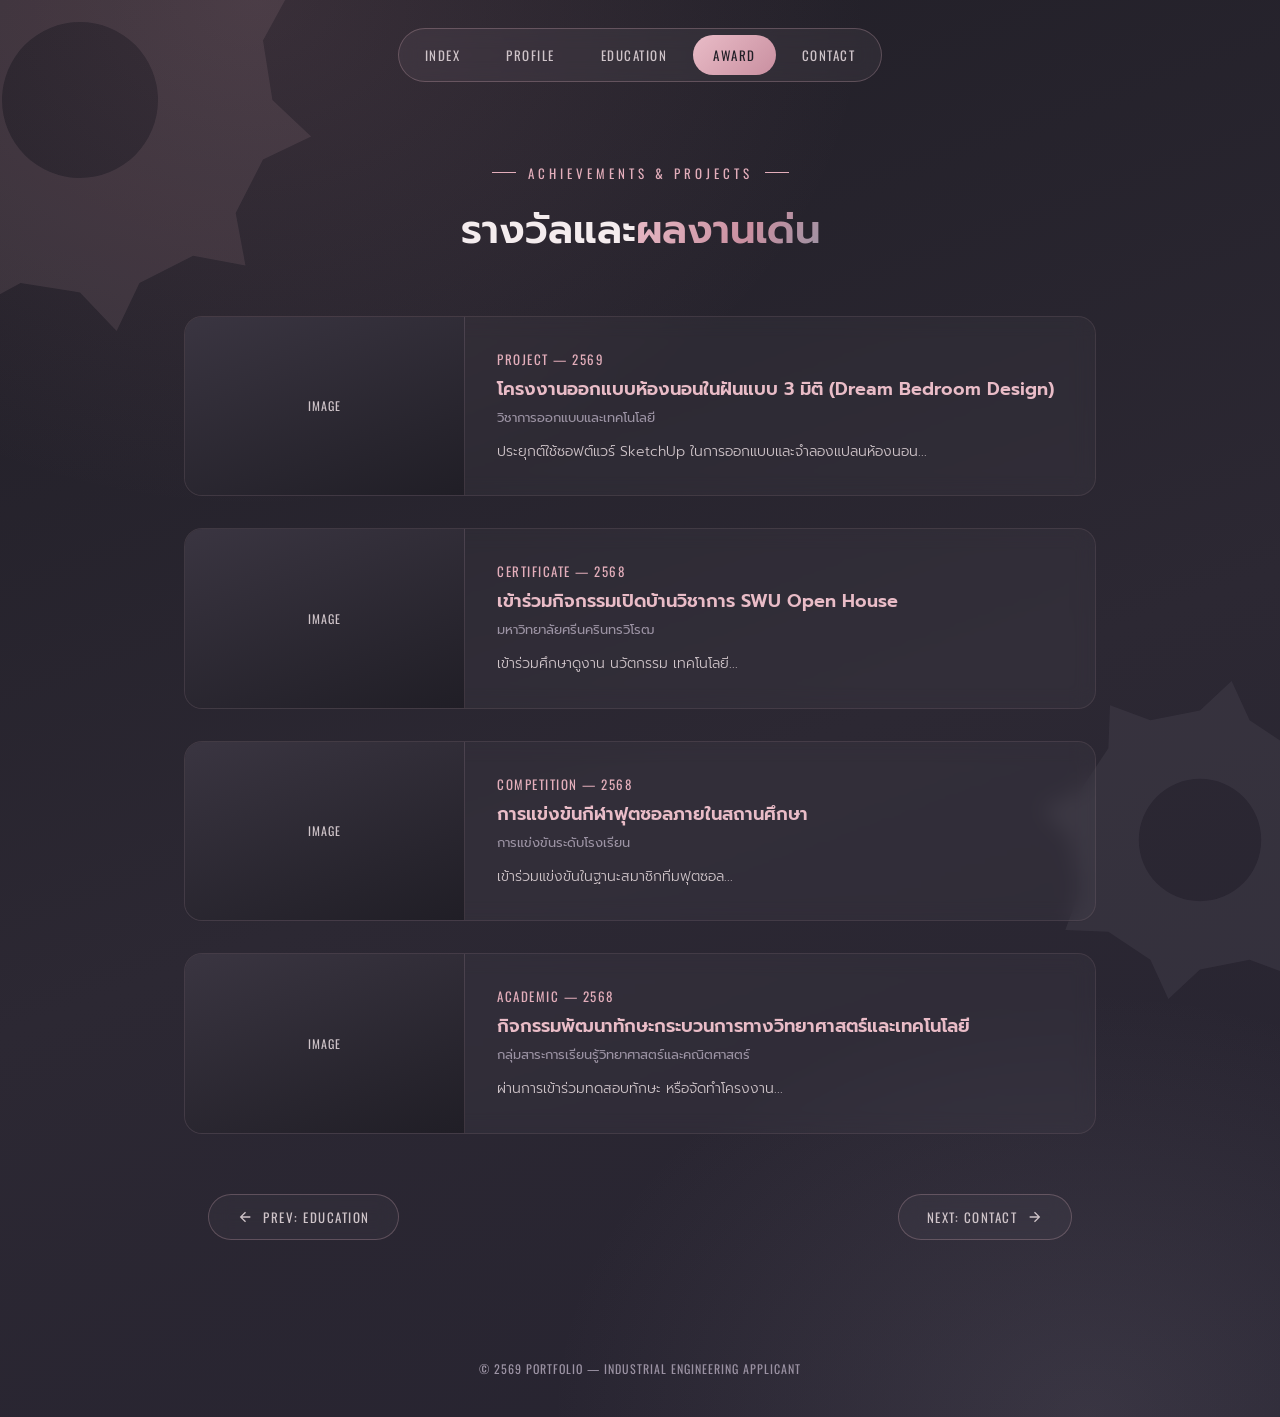
==== award.html @ e628438e "Update award.html" ====
<!DOCTYPE html>
<html lang="th">
<head>
<meta charset="UTF-8">
<meta name="viewport" content="width=device-width, initial-scale=1.0">
<title>Awards & Projects | วิศวกรรมอุตสาหการ</title>
<link rel="preconnect" href="https://fonts.googleapis.com">
<link href="https://fonts.googleapis.com/css2?family=Prompt:wght@300;400;500;600;700&family=Oswald:wght@400;500;600&display=swap" rel="stylesheet">
<style>
  :root{
    --graphite-deep:   #201e26;
    --graphite:        #2c2833;
    --graphite-soft:   #3a3541;
    --mauve-gray:      #9c93a4;
    --blush:           #e9bcc7;
    --rose-gold:       #c98fa0;
    --rose-gold-light: #e3aebb;
    --pearl:           #f4ecee;
    --pearl-dim:       #cfc4c9;
    --line:            rgba(233,188,199,0.25);
  }

  *{margin:0;padding:0;box-sizing:border-box;}
  html{scroll-behavior:smooth;}

  body{
    font-family:'Prompt',sans-serif;
    background:
      radial-gradient(ellipse 80% 60% at 20% 0%, rgba(201,143,160,0.14), transparent 60%),
      radial-gradient(ellipse 70% 50% at 85% 100%, rgba(156,147,164,0.16), transparent 60%),
      linear-gradient(160deg, var(--graphite-deep) 0%, var(--graphite) 55%, #262330 100%);
    color:var(--pearl);
    min-height:100vh;
    overflow-x:hidden;
    position:relative;
  }

  .bg-gear{ position:fixed; opacity:0.10; z-index:0; pointer-events:none; }
  .bg-gear svg{width:100%;height:100%;display:block;}
  .bg-gear.g1{ width:520px; height:520px; top:-160px; left:-180px; animation:spin 60s linear infinite; }
  .bg-gear.g2{ width:360px; height:360px; bottom:-120px; right:-100px; animation:spinReverse 46s linear infinite; }

  @keyframes spin{ from{transform:rotate(0deg);} to{transform:rotate(360deg);} }
  @keyframes spinReverse{ from{transform:rotate(0deg);} to{transform:rotate(-360deg);} }

  nav{ position:relative; z-index:10; display:flex; justify-content:center; padding:28px 16px 10px; }
  .nav-pill{
    display:flex; gap:6px;
    background:rgba(244,236,238,0.05);
    border:1px solid var(--line);
    backdrop-filter:blur(10px);
    border-radius:999px; padding:6px;
    flex-wrap:wrap; justify-content:center;
  }
  .nav-pill a{
    text-decoration:none; color:var(--pearl-dim);
    font-family:'Oswald',sans-serif; font-size:13px;
    letter-spacing:1.5px; text-transform:uppercase;
    padding:10px 20px; border-radius:999px;
    transition:all .35s ease;
  }
  .nav-pill a:hover, .nav-pill a.active{
    color:var(--graphite-deep);
    background:linear-gradient(135deg,var(--blush),var(--rose-gold));
  }

  .award-container{ position:relative; z-index:2; max-width:960px; margin:0 auto; padding:64px 24px 40px; }
  .header-section{ text-align:center; margin-bottom:56px; }
  .eyebrow{
    font-family:'Oswald',sans-serif; font-size:13px; letter-spacing:4px;
    text-transform:uppercase; color:var(--rose-gold-light);
    display:inline-flex; align-items:center; gap:12px; margin-bottom:16px;
  }
  .eyebrow::before, .eyebrow::after{ content:""; width:24px; height:1px; background:var(--rose-gold-light); }
  h1{ font-weight:600; font-size:clamp(28px,3.8vw,40px); color:var(--pearl); }
  h1 span{ color:transparent; background:linear-gradient(120deg,var(--blush),var(--rose-gold) 60%,var(--mauve-gray)); -webkit-background-clip:text; background-clip:text; }

  .award-grid-list{ display:flex; flex-direction:column; gap:32px; }
  .award-card{
    display:flex; background:rgba(244,236,238,0.03);
    border:1px solid rgba(233,188,199,0.1);
    border-radius:18px; overflow:hidden; backdrop-filter:blur(10px);
    transition:transform 0.3s ease, border-color 0.3s ease, box-shadow 0.3s ease;
  }
  .award-card:hover{ transform:translateY(-4px); border-color:rgba(233,188,199,0.25); box-shadow: 0 12px 30px rgba(0,0,0,0.3); }

  .card-image-area{
    flex:0 0 280px; position:relative;
    background:linear-gradient(160deg, var(--graphite-soft), var(--graphite-deep));
    border-right:1px solid rgba(233,188,199,0.1);
    display:flex; align-items:center; justify-content:center;
  }
  .placeholder-thumb{ text-align:center; color:var(--pearl-dim); font-size:12px; padding:20px; font-family:'Oswald',sans-serif; letter-spacing:1px; }

  .card-content-area{ flex:1; padding:32px; display:flex; flex-direction:column; justify-content:center; }
  .award-year{ font-family:'Oswald',sans-serif; font-size:13px; color:var(--rose-gold-light); letter-spacing:1.5px; margin-bottom:8px; }
  .award-title{ font-size:18px; font-weight:600; color:var(--blush); margin-bottom:6px; line-height:1.4; }
  .award-org{ font-size:13px; color:var(--mauve-gray); margin-bottom:14px; }
  .award-desc{ font-size:14px; color:var(--pearl-dim); font-weight:300; line-height:1.6; }

  /* ---------- ปุ่มนำทาง (Navigation Buttons) ---------- */
  .nav-wrapper {
    display: flex; justify-content: space-between; align-items: center;
    margin: 60px auto 40px; padding: 0 24px; max-width: 960px;
  }
  .btn-nav {
    display: inline-flex; align-items: center; gap: 10px;
    color: var(--pearl-dim); text-decoration: none;
    font-family: 'Oswald', sans-serif; font-size: 13px;
    letter-spacing: 1.5px; text-transform: uppercase;
    padding: 12px 28px; border-radius: 999px;
    background: rgba(244,236,238,0.03); border: 1px solid var(--line);
    backdrop-filter: blur(10px); transition: all 0.4s ease;
  }
  .btn-nav:hover {
    color: var(--graphite-deep);
    background: linear-gradient(135deg, var(--blush), var(--rose-gold));
    border-color: transparent; transform: translateY(-3px);
  }
  .btn-nav svg { width: 16px; height: 16px; fill: currentColor; }
  .btn-nav.prev:hover svg { transform: translateX(-4px); }
  .btn-nav.next:hover svg { transform: translateX(4px); }

  footer{ position:relative; z-index:2; text-align:center; padding:40px 16px; color:var(--mauve-gray); font-size:12px; letter-spacing:1px; font-family:'Oswald',sans-serif; }

  @media (max-width:768px){
    .award-card{ flex-direction:column; }
    .card-image-area{ flex:none; width:100%; height:200px; border-right:none; border-bottom:1px solid rgba(233,188,199,0.1); }
  }
</style>
</head>
<body>

  <div class="bg-gear g1"><svg viewBox="0 0 200 200"><path fill="#e9bcc7" fill-rule="evenodd" d="M 174.00,100.00 L 188.89,114.08 L 170.38,122.87 L 159.87,143.50 L 163.64,163.64 L 143.50,159.87 L 122.87,170.38 L 114.08,188.89 L 100.00,174.00 L 77.13,170.38 L 59.14,180.19 L 56.50,159.87 L 40.13,143.50 L 19.81,140.86 L 29.62,122.87 L 26.00,100.00 L 11.11,85.92 L 29.62,77.13 L 40.13,56.50 L 36.36,36.36 L 56.50,40.13 L 77.13,29.62 L 85.92,11.11 L 100.00,26.00 L 122.87,29.62 L 140.86,19.81 L 143.50,40.13 L 159.87,56.50 L 180.19,59.14 L 170.38,77.13 Z M 70.00,100.00 A 30.00,30.00 0 1,0 130.00,100.00 A 30.00,30.00 0 1,0 70.00,100.00 Z"/></svg></div>
  <div class="bg-gear g2"><svg viewBox="0 0 200 200"><path fill="#9c93a4" fill-rule="evenodd" d="M 172.00,100.00 L 188.27,117.56 L 166.52,127.55 L 150.91,150.91 L 150.00,174.83 L 127.55,166.52 L 100.00,172.00 L 82.44,188.27 L 72.45,166.52 L 49.09,150.91 L 25.17,150.00 L 33.48,127.55 L 28.00,100.00 L 11.73,82.44 L 33.48,72.45 L 49.09,49.09 L 50.00,25.17 L 72.45,33.48 L 100.00,28.00 L 117.56,11.73 L 127.55,33.48 L 150.91,49.09 L 174.83,50.00 L 166.52,72.45 Z M 66.00,100.00 A 34.00,34.00 0 1,0 134.00,100.00 A 34.00,34.00 0 1,0 66.00,100.00 Z"/></svg></div>

  <nav>
    <div class="nav-pill">
      <a href="index.html">Index</a>
      <a href="profile.html">Profile</a>
      <a href="education.html">Education</a>
      <a href="award.html" class="active">Award</a>
      <a href="contact.html">Contact</a>
    </div>
  </nav>

  <main class="award-container">
    <div class="header-section">
      <div class="eyebrow">Achievements &amp; Projects</div>
      <h1>รางวัลและ<span>ผลงานเด่น</span></h1>
    </div>

    <div class="award-grid-list">
      <!-- (รายการผลงานยังคงเดิม) -->
      <div class="award-card"><div class="card-image-area"><div class="placeholder-thumb">IMAGE</div></div><div class="card-content-area"><div class="award-year">PROJECT — 2569</div><div class="award-title">โครงงานออกแบบห้องนอนในฝันแบบ 3 มิติ (Dream Bedroom Design)</div><div class="award-org">วิชาการออกแบบและเทคโนโลยี</div><div class="award-desc">ประยุกต์ใช้ซอฟต์แวร์ SketchUp ในการออกแบบและจำลองแปลนห้องนอน...</div></div></div>
      <div class="award-card"><div class="card-image-area"><div class="placeholder-thumb">IMAGE</div></div><div class="card-content-area"><div class="award-year">CERTIFICATE — 2568</div><div class="award-title">เข้าร่วมกิจกรรมเปิดบ้านวิชาการ SWU Open House</div><div class="award-org">มหาวิทยาลัยศรีนครินทรวิโรฒ</div><div class="award-desc">เข้าร่วมศึกษาดูงาน นวัตกรรม เทคโนโลยี...</div></div></div>
      <div class="award-card"><div class="card-image-area"><div class="placeholder-thumb">IMAGE</div></div><div class="card-content-area"><div class="award-year">COMPETITION — 2568</div><div class="award-title">การแข่งขันกีฬาฟุตซอลภายในสถานศึกษา</div><div class="award-org">การแข่งขันระดับโรงเรียน</div><div class="award-desc">เข้าร่วมแข่งขันในฐานะสมาชิกทีมฟุตซอล...</div></div></div>
      <div class="award-card"><div class="card-image-area"><div class="placeholder-thumb">IMAGE</div></div><div class="card-content-area"><div class="award-year">ACADEMIC — 2568</div><div class="award-title">กิจกรรมพัฒนาทักษะกระบวนการทางวิทยาศาสตร์และเทคโนโลยี</div><div class="award-org">กลุ่มสาระการเรียนรู้วิทยาศาสตร์และคณิตศาสตร์</div><div class="award-desc">ผ่านการเข้าร่วมทดสอบทักษะ หรือจัดทำโครงงาน...</div></div></div>
    </div>

    <!-- Navigation Buttons -->
    <div class="nav-wrapper">
      <a href="education.html" class="btn-nav prev">
        <svg viewBox="0 0 24 24"><path d="M20,11V13H8L13.5,18.5L12.08,19.92L4.16,12L12.08,4.08L13.5,5.5L8,11H20Z"/></svg>
        Prev: Education
      </a>
      <a href="contact.html" class="btn-nav next">
        Next: Contact
        <svg viewBox="0 0 24 24"><path d="M4,11V13H16L10.5,18.5L11.92,19.92L19.84,12L11.92,4.08L10.5,5.5L16,11H4Z"/></svg>
      </a>
    </div>
  </main>

  <footer>© 2569 PORTFOLIO — INDUSTRIAL ENGINEERING APPLICANT</footer>

</body>
</html>
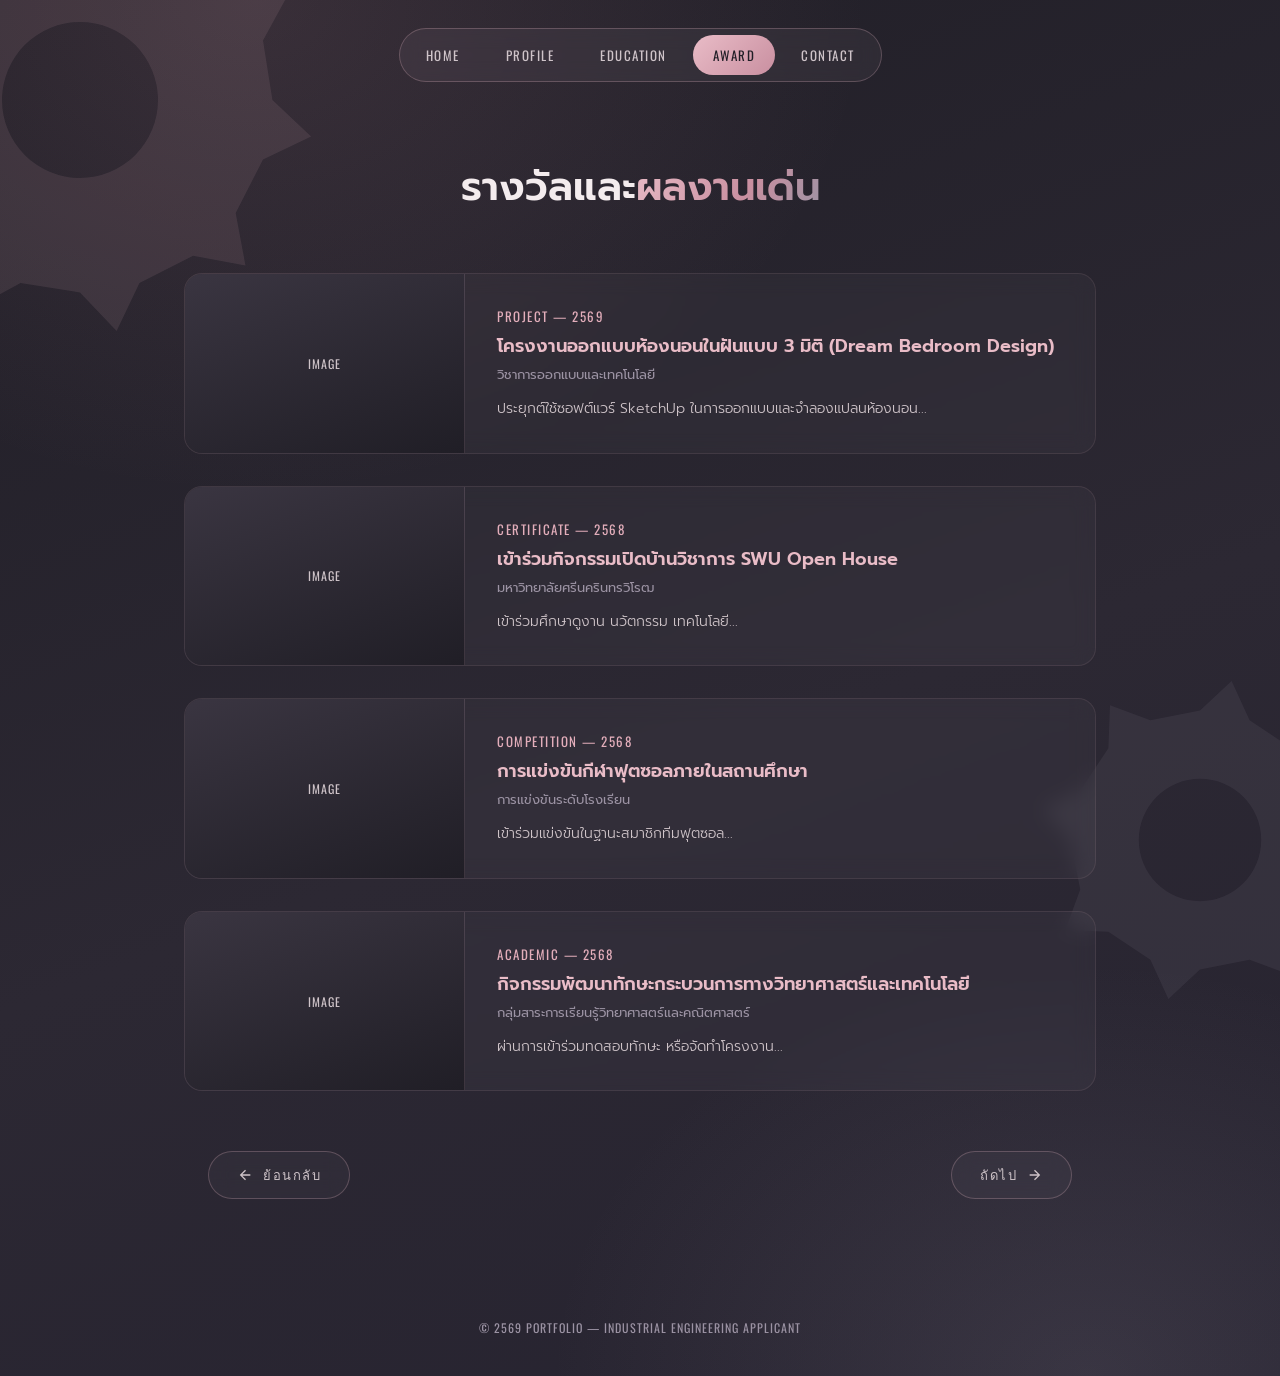
==== commit f8a50c81: "Update award.html" ====
--- a/award.html
+++ b/award.html
@@ -136,7 +136,7 @@
 
   <nav>
     <div class="nav-pill">
-      <a href="index.html">Index</a>
+      <a href="index.html">Home</a>
       <a href="profile.html">Profile</a>
       <a href="education.html">Education</a>
       <a href="award.html" class="active">Award</a>
@@ -146,7 +146,7 @@
 
   <main class="award-container">
     <div class="header-section">
-      <div class="eyebrow">Achievements &amp; Projects</div>
+     
       <h1>รางวัลและ<span>ผลงานเด่น</span></h1>
     </div>
 
@@ -162,10 +162,10 @@
     <div class="nav-wrapper">
       <a href="education.html" class="btn-nav prev">
         <svg viewBox="0 0 24 24"><path d="M20,11V13H8L13.5,18.5L12.08,19.92L4.16,12L12.08,4.08L13.5,5.5L8,11H20Z"/></svg>
-        Prev: Education
+        ย้อนกลับ
       </a>
       <a href="contact.html" class="btn-nav next">
-        Next: Contact
+        ถัดไป
         <svg viewBox="0 0 24 24"><path d="M4,11V13H16L10.5,18.5L11.92,19.92L19.84,12L11.92,4.08L10.5,5.5L16,11H4Z"/></svg>
       </a>
     </div>
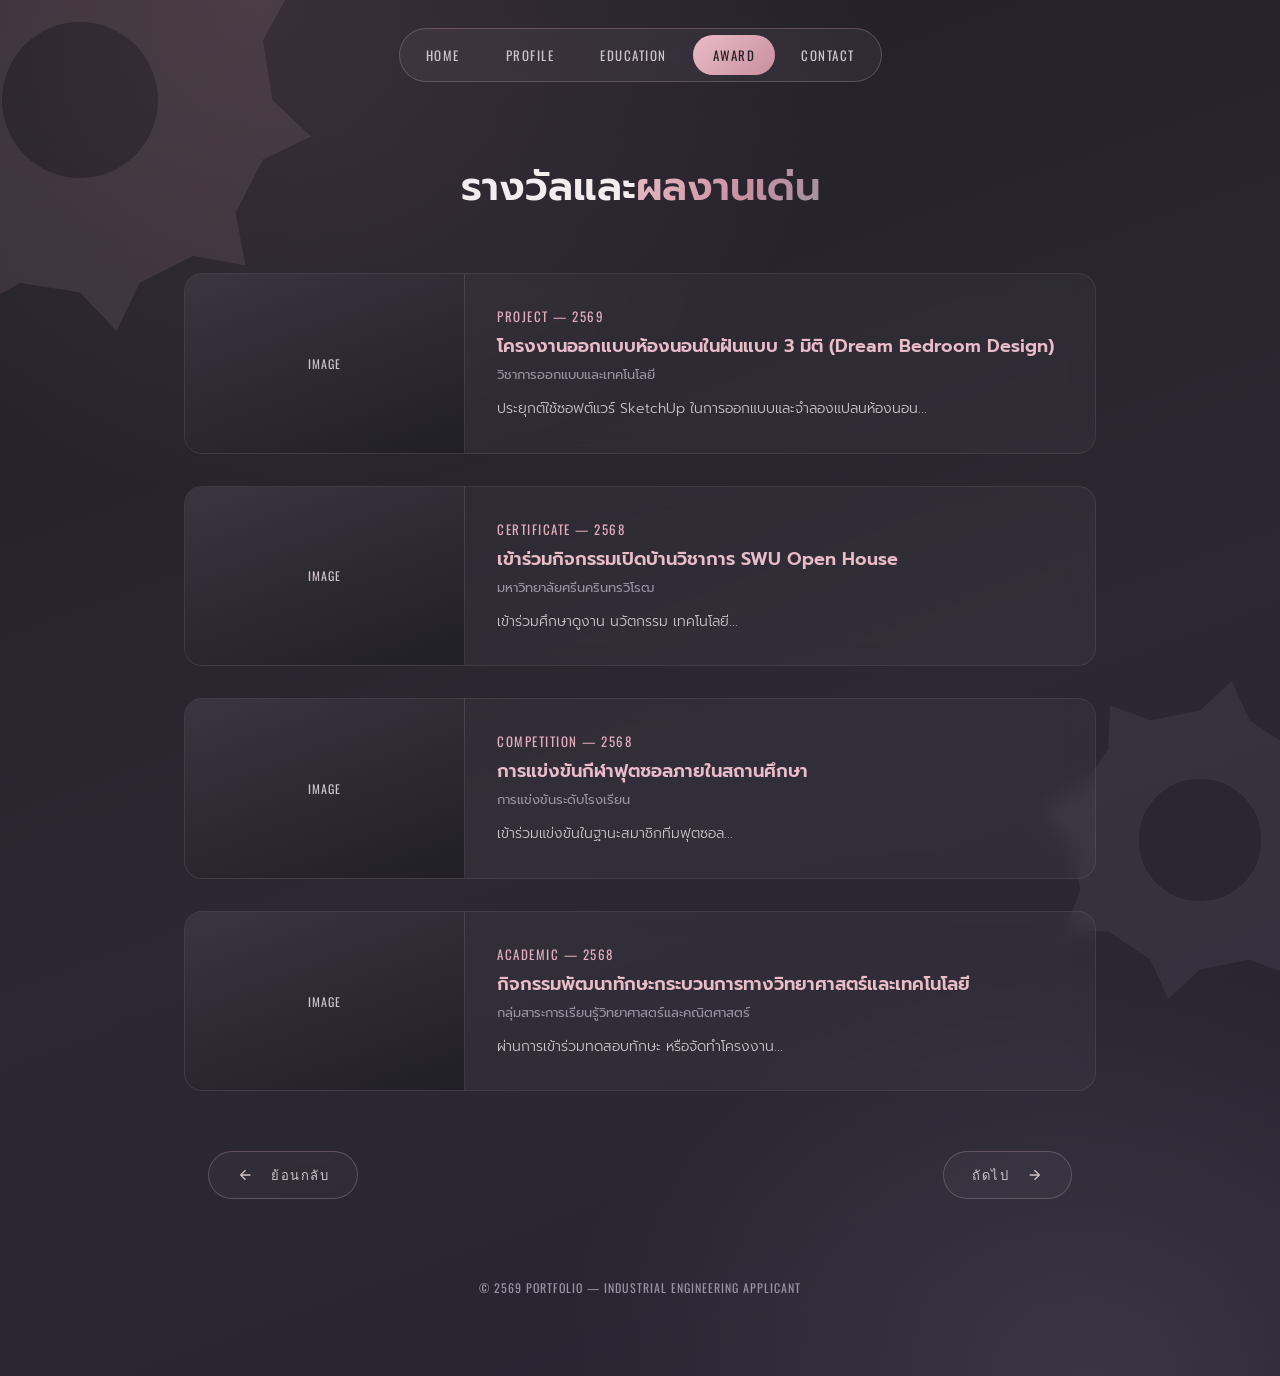
==== commit 3b7505bc: "Update award.html" ====
--- a/award.html
+++ b/award.html
@@ -158,18 +158,17 @@
       <div class="award-card"><div class="card-image-area"><div class="placeholder-thumb">IMAGE</div></div><div class="card-content-area"><div class="award-year">ACADEMIC — 2568</div><div class="award-title">กิจกรรมพัฒนาทักษะกระบวนการทางวิทยาศาสตร์และเทคโนโลยี</div><div class="award-org">กลุ่มสาระการเรียนรู้วิทยาศาสตร์และคณิตศาสตร์</div><div class="award-desc">ผ่านการเข้าร่วมทดสอบทักษะ หรือจัดทำโครงงาน...</div></div></div>
     </div>
 
-    <!-- Navigation Buttons -->
-    <div class="nav-wrapper">
+        <div class="nav-wrapper">
       <a href="education.html" class="btn-nav prev">
-        <svg viewBox="0 0 24 24"><path d="M20,11V13H8L13.5,18.5L12.08,19.92L4.16,12L12.08,4.08L13.5,5.5L8,11H20Z"/></svg>
+        <svg viewBox="0 0 24 24" style="margin-right: 8px;"><path d="M20,11V13H8L13.5,18.5L12.08,19.92L4.16,12L12.08,4.08L13.5,5.5L8,11H20Z"/></svg>
         ย้อนกลับ
       </a>
       <a href="contact.html" class="btn-nav next">
         ถัดไป
-        <svg viewBox="0 0 24 24"><path d="M4,11V13H16L10.5,18.5L11.92,19.92L19.84,12L11.92,4.08L10.5,5.5L16,11H4Z"/></svg>
+        <svg viewBox="0 0 24 24" style="margin-left: 8px;"><path d="M4,11V13H16L10.5,18.5L11.92,19.92L19.84,12L11.92,4.08L10.5,5.5L16,11H4Z"/></svg>
       </a>
     </div>
-  </main>
+
 
   <footer>© 2569 PORTFOLIO — INDUSTRIAL ENGINEERING APPLICANT</footer>
 
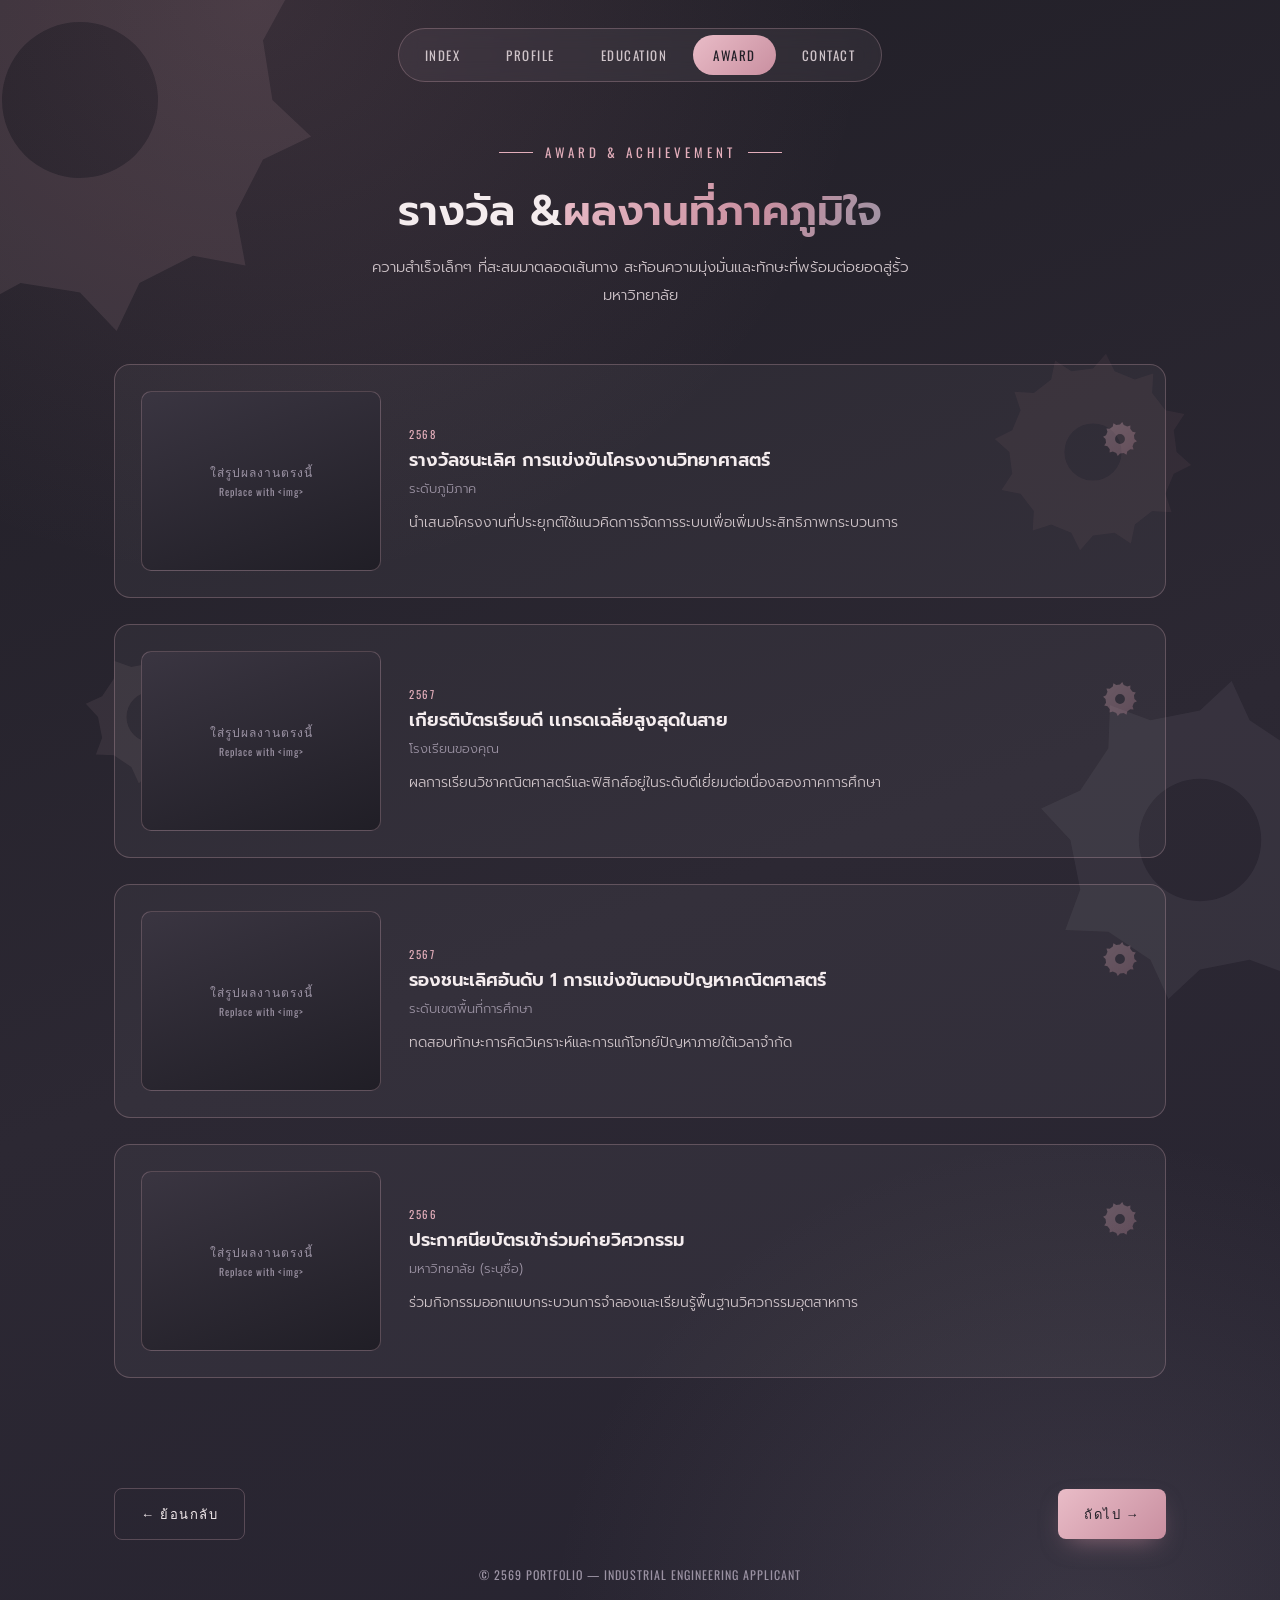
==== commit e91a2cf3: "Update award.html" ====
--- a/award.html
+++ b/award.html
@@ -3,7 +3,7 @@
 <head>
 <meta charset="UTF-8">
 <meta name="viewport" content="width=device-width, initial-scale=1.0">
-<title>Awards & Projects | วิศวกรรมอุตสาหการ</title>
+<title>Award | Portfolio วิศวกรรมอุตสาหการ</title>
 <link rel="preconnect" href="https://fonts.googleapis.com">
 <link href="https://fonts.googleapis.com/css2?family=Prompt:wght@300;400;500;600;700&family=Oswald:wght@400;500;600&display=swap" rel="stylesheet">
 <style>
@@ -39,7 +39,8 @@
   .bg-gear svg{width:100%;height:100%;display:block;}
   .bg-gear.g1{ width:520px; height:520px; top:-160px; left:-180px; animation:spin 60s linear infinite; }
   .bg-gear.g2{ width:360px; height:360px; bottom:-120px; right:-100px; animation:spinReverse 46s linear infinite; }
-
+  .bg-gear.g3{ width:220px; height:220px; top:38%; right:6%; animation:spin 30s linear infinite; opacity:0.07;}
+  .bg-gear.g4{ width:150px; height:150px; bottom:12%; left:6%; animation:spinReverse 24s linear infinite; opacity:0.08;}
   @keyframes spin{ from{transform:rotate(0deg);} to{transform:rotate(360deg);} }
   @keyframes spinReverse{ from{transform:rotate(0deg);} to{transform:rotate(-360deg);} }
 
@@ -57,86 +58,177 @@
     font-family:'Oswald',sans-serif; font-size:13px;
     letter-spacing:1.5px; text-transform:uppercase;
     padding:10px 20px; border-radius:999px;
-    transition:all .35s ease;
-  }
-  .nav-pill a:hover, .nav-pill a.active{
+    transition:all .35s ease; position:relative;
+  }
+  .nav-pill a:hover, .nav-pill a:focus-visible{
     color:var(--graphite-deep);
     background:linear-gradient(135deg,var(--blush),var(--rose-gold));
-  }
-
-  .award-container{ position:relative; z-index:2; max-width:960px; margin:0 auto; padding:64px 24px 40px; }
-  .header-section{ text-align:center; margin-bottom:56px; }
+    outline:none;
+  }
+  .nav-pill a.active{
+    color:var(--graphite-deep);
+    background:linear-gradient(135deg,var(--blush),var(--rose-gold));
+  }
+  .nav-pill a:focus-visible{box-shadow:0 0 0 3px rgba(233,188,199,0.5);}
+
+  .page-hero{ max-width:760px; margin:0 auto; padding:50px 24px 10px; text-align:center; position:relative; z-index:2; }
   .eyebrow{
     font-family:'Oswald',sans-serif; font-size:13px; letter-spacing:4px;
     text-transform:uppercase; color:var(--rose-gold-light);
-    display:inline-flex; align-items:center; gap:12px; margin-bottom:16px;
-  }
-  .eyebrow::before, .eyebrow::after{ content:""; width:24px; height:1px; background:var(--rose-gold-light); }
-  h1{ font-weight:600; font-size:clamp(28px,3.8vw,40px); color:var(--pearl); }
-  h1 span{ color:transparent; background:linear-gradient(120deg,var(--blush),var(--rose-gold) 60%,var(--mauve-gray)); -webkit-background-clip:text; background-clip:text; }
-
-  .award-grid-list{ display:flex; flex-direction:column; gap:32px; }
+    display:flex; align-items:center; gap:12px; margin-bottom:22px; justify-content:center;
+  }
+  .eyebrow::before, .eyebrow::after{ content:""; width:34px; height:1px; background:var(--rose-gold-light); }
+  .page-hero h1{
+    font-family:'Prompt',sans-serif; font-weight:600;
+    font-size:clamp(28px,3.6vw,42px); line-height:1.3; margin-bottom:14px; color:var(--pearl);
+  }
+  .page-hero h1 span{
+    color:transparent;
+    background:linear-gradient(120deg,var(--blush),var(--rose-gold) 60%,var(--mauve-gray));
+    -webkit-background-clip:text; background-clip:text;
+  }
+  .page-hero p{ font-size:15px; line-height:1.9; color:var(--pearl-dim); font-weight:300; max-width:56ch; margin:0 auto; }
+
+  .container{ max-width:1100px; margin:0 auto; padding:44px 24px 100px; position:relative; z-index:2; }
+
+  /* ปรับการจัดวางกล่องผลงานเป็นแบบ 1 คอลัมน์ยาวลงมา เพื่อให้มีพื้นที่ใส่รูปคู่กับข้อความได้สวยงาม */
+  .award-grid{ display:grid; grid-template-columns:1fr; gap:26px; }
+  
+  /* เพิ่มการทำ Flexbox หรือ Grid ข้างในกล่องเพื่อแบ่งพื้นที่ รูปภาพ และ ข้อความ */
   .award-card{
-    display:flex; background:rgba(244,236,238,0.03);
-    border:1px solid rgba(233,188,199,0.1);
-    border-radius:18px; overflow:hidden; backdrop-filter:blur(10px);
-    transition:transform 0.3s ease, border-color 0.3s ease, box-shadow 0.3s ease;
-  }
-  .award-card:hover{ transform:translateY(-4px); border-color:rgba(233,188,199,0.25); box-shadow: 0 12px 30px rgba(0,0,0,0.3); }
-
-  .card-image-area{
-    flex:0 0 280px; position:relative;
-    background:linear-gradient(160deg, var(--graphite-soft), var(--graphite-deep));
-    border-right:1px solid rgba(233,188,199,0.1);
-    display:flex; align-items:center; justify-content:center;
-  }
-  .placeholder-thumb{ text-align:center; color:var(--pearl-dim); font-size:12px; padding:20px; font-family:'Oswald',sans-serif; letter-spacing:1px; }
-
-  .card-content-area{ flex:1; padding:32px; display:flex; flex-direction:column; justify-content:center; }
-  .award-year{ font-family:'Oswald',sans-serif; font-size:13px; color:var(--rose-gold-light); letter-spacing:1.5px; margin-bottom:8px; }
-  .award-title{ font-size:18px; font-weight:600; color:var(--blush); margin-bottom:6px; line-height:1.4; }
-  .award-org{ font-size:13px; color:var(--mauve-gray); margin-bottom:14px; }
-  .award-desc{ font-size:14px; color:var(--pearl-dim); font-weight:300; line-height:1.6; }
-
-  /* ---------- ปุ่มนำทาง (Navigation Buttons) ---------- */
-  .nav-wrapper {
-    display: flex; justify-content: space-between; align-items: center;
-    margin: 60px auto 40px; padding: 0 24px; max-width: 960px;
-  }
-  .btn-nav {
-    display: inline-flex; align-items: center; gap: 10px;
-    color: var(--pearl-dim); text-decoration: none;
-    font-family: 'Oswald', sans-serif; font-size: 13px;
-    letter-spacing: 1.5px; text-transform: uppercase;
-    padding: 12px 28px; border-radius: 999px;
-    background: rgba(244,236,238,0.03); border: 1px solid var(--line);
-    backdrop-filter: blur(10px); transition: all 0.4s ease;
-  }
-  .btn-nav:hover {
-    color: var(--graphite-deep);
-    background: linear-gradient(135deg, var(--blush), var(--rose-gold));
-    border-color: transparent; transform: translateY(-3px);
-  }
-  .btn-nav svg { width: 16px; height: 16px; fill: currentColor; }
-  .btn-nav.prev:hover svg { transform: translateX(-4px); }
-  .btn-nav.next:hover svg { transform: translateX(4px); }
-
-  footer{ position:relative; z-index:2; text-align:center; padding:40px 16px; color:var(--mauve-gray); font-size:12px; letter-spacing:1px; font-family:'Oswald',sans-serif; }
-
-  @media (max-width:768px){
-    .award-card{ flex-direction:column; }
-    .card-image-area{ flex:none; width:100%; height:200px; border-right:none; border-bottom:1px solid rgba(233,188,199,0.1); }
+    background:rgba(244,236,238,0.04); border:1px solid var(--line);
+    border-radius:16px; padding:26px; position:relative; overflow:hidden;
+    transition:transform .3s ease, border-color .3s ease;
+    display:grid;
+    grid-template-columns: 240px 1fr; /* ฝั่งรูป 240px ฝั่งข้อความขยายตามจริง */
+    gap:28px;
+    align-items: center;
+  }
+  .award-card:hover{ transform:translateY(-4px); border-color:var(--rose-gold-light); }
+  
+  /* สไตล์ของกล่องภาพผลงาน */
+  .award-img-wrap{
+    width: 100%;
+    aspect-ratio: 4/3;
+    background: linear-gradient(160deg, var(--graphite-soft), var(--graphite-deep));
+    border: 1px solid var(--line);
+    border-radius: 10px;
+    overflow: hidden;
+    position: relative;
+    display: flex;
+    align-items: center;
+    justify-content: center;
+  }
+  .award-img-wrap img{
+    width: 100%;
+    height: 100%;
+    object-fit: cover;
+  }
+  .award-img-wrap .img-placeholder{
+    font-size: 12px;
+    color: var(--mauve-gray);
+    text-align: center;
+    font-family: 'Oswald', sans-serif;
+    letter-spacing: 1px;
+    padding: 10px;
+  }
+
+  /* ฝั่งเนื้อหาข้อความ */
+  .award-content{
+    position: relative;
+  }
+  .mini-gear{
+    position: absolute;
+    top: -6px;
+    right: 0;
+    width: 38px; height: 38px; animation:spin 22s linear infinite;
+    opacity: 0.3; /* ปรับลดความเข้มฟันเฟืองเล็กเพื่อไม่ให้บังข้อความ */
+  }
+  .mini-gear svg{ width:100%; height:100%; }
+  .mini-gear path{ fill:url(#miniGrad); }
+  
+  .award-card .a-year{
+    font-family:'Oswald',sans-serif; font-size:11px; letter-spacing:1.5px;
+    color:var(--rose-gold-light); text-transform:uppercase; margin-bottom:6px; display:block;
+  }
+  .award-card h3{ font-size:18px; font-weight:600; margin-bottom:6px; color:var(--pearl); line-height:1.4; padding-right:45px; }
+  .award-card .a-org{
+    font-size:13px; color:var(--mauve-gray); margin-bottom:12px; display:block; font-weight:300;
+  }
+  .award-card p{ font-size:14px; color:var(--pearl-dim); font-weight:300; line-height:1.8; }
+
+  /* ---------- prev / next page navigation ---------- */
+  .page-nav{
+    max-width:1100px; margin:0 auto; padding:10px 24px 0;
+    display:flex; justify-content:space-between; align-items:center;
+    gap:16px; flex-wrap:wrap; position:relative; z-index:2;
+  }
+  .page-nav-btn{
+    font-family:'Oswald',sans-serif; letter-spacing:1.5px; text-transform:uppercase;
+    font-size:13px; text-decoration:none; padding:14px 26px; border-radius:8px;
+    display:inline-flex; align-items:center; gap:10px;
+    transition:transform .3s ease, box-shadow .3s ease, border-color .3s ease, background .3s ease;
+  }
+  .page-nav-btn.next{
+    color:var(--graphite-deep);
+    background:linear-gradient(135deg,var(--blush),var(--rose-gold));
+    box-shadow:0 10px 26px -10px rgba(201,143,160,0.6);
+    margin-left:auto;
+  }
+  .page-nav-btn.next:hover,.page-nav-btn.next:focus-visible{
+    transform:translateY(-3px); box-shadow:0 14px 30px -10px rgba(201,143,160,0.8);
+  }
+  .page-nav-btn.prev{ color:var(--pearl); border:1px solid var(--line); }
+  .page-nav-btn.prev:hover,.page-nav-btn.prev:focus-visible{
+    border-color:var(--rose-gold-light); background:rgba(233,188,199,0.06);
+  }
+  .page-nav-btn:focus-visible{outline:2px solid var(--rose-gold-light);outline-offset:3px;}
+
+  footer{
+    position:relative; z-index:2; text-align:center; padding:26px 16px 40px;
+    color:var(--mauve-gray); font-size:12px; letter-spacing:1px; font-family:'Oswald',sans-serif;
+  }
+
+  /* Responsive: บนจอมือถือจะปรับรูปไปอยู่ด้านบน และข้อความอยู่ด้านล่างเพื่อให้ไม่เบียดกัน */
+  @media (max-width: 768px) {
+    .award-card {
+      grid-template-columns: 1fr;
+      gap: 20px;
+      padding: 20px;
+    }
+    .award-img-wrap {
+      max-width: 100%;
+    }
+    .mini-gear {
+      top: -40px; /* ขยับฟันเฟืองหลบขึ้นเมื่อหลุดพ้นคอมพิวเตอร์ */
+    }
+  }
+
+  @media (prefers-reduced-motion: reduce){
+    .bg-gear, .mini-gear{ animation:none; }
+    html{ scroll-behavior:auto; }
   }
 </style>
 </head>
 <body>
 
-  <div class="bg-gear g1"><svg viewBox="0 0 200 200"><path fill="#e9bcc7" fill-rule="evenodd" d="M 174.00,100.00 L 188.89,114.08 L 170.38,122.87 L 159.87,143.50 L 163.64,163.64 L 143.50,159.87 L 122.87,170.38 L 114.08,188.89 L 100.00,174.00 L 77.13,170.38 L 59.14,180.19 L 56.50,159.87 L 40.13,143.50 L 19.81,140.86 L 29.62,122.87 L 26.00,100.00 L 11.11,85.92 L 29.62,77.13 L 40.13,56.50 L 36.36,36.36 L 56.50,40.13 L 77.13,29.62 L 85.92,11.11 L 100.00,26.00 L 122.87,29.62 L 140.86,19.81 L 143.50,40.13 L 159.87,56.50 L 180.19,59.14 L 170.38,77.13 Z M 70.00,100.00 A 30.00,30.00 0 1,0 130.00,100.00 A 30.00,30.00 0 1,0 70.00,100.00 Z"/></svg></div>
-  <div class="bg-gear g2"><svg viewBox="0 0 200 200"><path fill="#9c93a4" fill-rule="evenodd" d="M 172.00,100.00 L 188.27,117.56 L 166.52,127.55 L 150.91,150.91 L 150.00,174.83 L 127.55,166.52 L 100.00,172.00 L 82.44,188.27 L 72.45,166.52 L 49.09,150.91 L 25.17,150.00 L 33.48,127.55 L 28.00,100.00 L 11.73,82.44 L 33.48,72.45 L 49.09,49.09 L 50.00,25.17 L 72.45,33.48 L 100.00,28.00 L 117.56,11.73 L 127.55,33.48 L 150.91,49.09 L 174.83,50.00 L 166.52,72.45 Z M 66.00,100.00 A 34.00,34.00 0 1,0 134.00,100.00 A 34.00,34.00 0 1,0 66.00,100.00 Z"/></svg></div>
+  <svg width="0" height="0" style="position:absolute">
+    <defs>
+      <linearGradient id="miniGrad" x1="0%" y1="0%" x2="100%" y2="100%">
+        <stop offset="0%" stop-color="#e9bcc7"/>
+        <stop offset="100%" stop-color="#c98fa0"/>
+      </linearGradient>
+    </defs>
+  </svg>
+
+  <div class="bg-gear g1"><svg viewBox="0 0 200 200"><path fill="#e9bcc7" fill-rule="evenodd" d="M 174.00,100.00 L 188.89,114.08 L 188.89,114.08 L 170.38,122.87 L 159.87,143.50 L 163.64,163.64 L 163.64,163.64 L 143.50,159.87 L 122.87,170.38 L 114.08,188.89 L 114.08,188.89 L 100.00,174.00 L 77.13,170.38 L 59.14,180.19 L 59.14,180.19 L 56.50,159.87 L 40.13,143.50 L 19.81,140.86 L 19.81,140.86 L 29.62,122.87 L 26.00,100.00 L 11.11,85.92 L 11.11,85.92 L 29.62,77.13 L 40.13,56.50 L 36.36,36.36 L 36.36,36.36 L 56.50,40.13 L 77.13,29.62 L 85.92,11.11 L 85.92,11.11 L 100.00,26.00 L 122.87,29.62 L 140.86,19.81 L 140.86,19.81 L 143.50,40.13 L 159.87,56.50 L 180.19,59.14 L 180.19,59.14 L 170.38,77.13 Z M 70.00,100.00 A 30.00,30.00 0 1,0 130.00,100.00 A 30.00,30.00 0 1,0 70.00,100.00 Z"/></svg></div>
+  <div class="bg-gear g2"><svg viewBox="0 0 200 200"><path fill="#9c93a4" fill-rule="evenodd" d="M 172.00,100.00 L 188.27,117.56 L 188.27,117.56 L 166.52,127.55 L 150.91,150.91 L 150.00,174.83 L 150.00,174.83 L 127.55,166.52 L 100.00,172.00 L 82.44,188.27 L 82.44,188.27 L 72.45,166.52 L 49.09,150.91 L 25.17,150.00 L 25.17,150.00 L 33.48,127.55 L 28.00,100.00 L 11.73,82.44 L 11.73,82.44 L 33.48,72.45 L 49.09,49.09 L 50.00,25.17 L 50.00,25.17 L 72.45,33.48 L 100.00,28.00 L 117.56,11.73 L 117.56,11.73 L 127.55,33.48 L 150.91,49.09 L 174.83,50.00 L 174.83,50.00 L 166.52,72.45 Z M 66.00,100.00 A 34.00,34.00 0 1,0 134.00,100.00 A 34.00,34.00 0 1,0 66.00,100.00 Z"/></svg></div>
+  <div class="bg-gear g3"><svg viewBox="0 0 200 200"><path fill="#c98fa0" fill-rule="evenodd" d="M 176.00,100.00 L 189.23,111.75 L 189.23,111.75 L 173.41,119.67 L 165.82,138.00 L 171.40,154.79 L 171.40,154.79 L 153.74,153.74 L 138.00,165.82 L 134.44,183.15 L 134.44,183.15 L 119.67,173.41 L 100.00,176.00 L 88.25,189.23 L 88.25,189.23 L 80.33,173.41 L 62.00,165.82 L 45.21,171.40 L 45.21,171.40 L 46.26,153.74 L 34.18,138.00 L 16.85,134.44 L 16.85,134.44 L 26.59,119.67 L 24.00,100.00 L 10.77,88.25 L 10.77,88.25 L 26.59,80.33 L 34.18,62.00 L 28.60,45.21 L 28.60,45.21 L 46.26,46.26 L 62.00,34.18 L 65.56,16.85 L 65.56,16.85 L 80.33,26.59 L 100.00,24.00 L 111.75,10.77 L 111.75,10.77 L 119.67,26.59 L 138.00,34.18 L 154.79,28.60 L 154.79,28.60 L 153.74,46.26 L 165.82,62.00 L 183.15,65.56 L 183.15,65.56 L 173.41,80.33 Z M 74.00,100.00 A 26.00,26.00 0 1,0 126.00,100.00 A 26.00,26.00 0 1,0 74.00,100.00 Z"/></svg></div>
+  <div class="bg-gear g4"><svg viewBox="0 0 200 200"><path fill="#e9bcc7" fill-rule="evenodd" d="M 172.00,100.00 L 188.27,117.56 L 188.27,117.56 L 166.52,127.55 L 150.91,150.91 L 150.00,174.83 L 150.00,174.83 L 127.55,166.52 L 100.00,172.00 L 82.44,188.27 L 82.44,188.27 L 72.45,166.52 L 49.09,150.91 L 25.17,150.00 L 25.17,150.00 L 33.48,127.55 L 28.00,100.00 L 11.73,82.44 L 11.73,82.44 L 33.48,72.45 L 49.09,49.09 L 50.00,25.17 L 50.00,25.17 L 72.45,33.48 L 100.00,28.00 L 117.56,11.73 L 117.56,11.73 L 127.55,33.48 L 150.91,49.09 L 174.83,50.00 L 174.83,50.00 L 166.52,72.45 Z M 66.00,100.00 A 34.00,34.00 0 1,0 134.00,100.00 A 34.00,34.00 0 1,0 66.00,100.00 Z"/></svg></div>
 
   <nav>
     <div class="nav-pill">
-      <a href="index.html">Home</a>
+      <a href="index.html">Index</a>
       <a href="profile.html">Profile</a>
       <a href="education.html">Education</a>
       <a href="award.html" class="active">Award</a>
@@ -144,31 +236,79 @@
     </div>
   </nav>
 
-  <main class="award-container">
-    <div class="header-section">
-     
-      <h1>รางวัลและ<span>ผลงานเด่น</span></h1>
+  <section class="page-hero">
+    <div class="eyebrow">Award &amp; Achievement</div>
+    <h1>รางวัล &amp;<span>ผลงานที่ภาคภูมิใจ</span></h1>
+    <p>ความสำเร็จเล็กๆ ที่สะสมมาตลอดเส้นทาง สะท้อนความมุ่งมั่นและทักษะที่พร้อมต่อยอดสู่รั้วมหาวิทยาลัย</p>
+  </section>
+
+  <div class="container">
+    <div class="award-grid">
+
+      <!-- กล่องที่ 1 -->
+      <div class="award-card">
+        <div class="award-img-wrap">
+          <!-- แทนที่บรรทัดด้านล่างด้วย <img src="รูปผลงาน1.jpg" alt="รางวัลชนะเลิศ"> เมื่อต้องการใส่รูปจริง -->
+          <div class="img-placeholder">ใส่รูปผลงานตรงนี้<br><small>Replace with &lt;img&gt;</small></div>
+        </div>
+        <div class="award-content">
+          <div class="mini-gear"><svg viewBox="0 0 200 200"><path fill-rule="evenodd" d="M 176.00,100.00 L 189.23,111.75 L 189.23,111.75 L 173.41,119.67 L 165.82,138.00 L 171.40,154.79 L 171.40,154.79 L 153.74,153.74 L 138.00,165.82 L 134.44,183.15 L 134.44,183.15 L 119.67,173.41 L 100.00,176.00 L 88.25,189.23 L 88.25,189.23 L 80.33,173.41 L 62.00,165.82 L 45.21,171.40 L 45.21,171.40 L 46.26,153.74 L 34.18,138.00 L 16.85,134.44 L 16.85,134.44 L 26.59,119.67 L 24.00,100.00 L 10.77,88.25 L 10.77,88.25 L 26.59,80.33 L 34.18,62.00 L 28.60,45.21 L 28.60,45.21 L 46.26,46.26 L 62.00,34.18 L 65.56,16.85 L 65.56,16.85 L 80.33,26.59 L 100.00,24.00 L 111.75,10.77 L 111.75,10.77 L 119.67,26.59 L 138.00,34.18 L 154.79,28.60 L 154.79,28.60 L 153.74,46.26 L 165.82,62.00 L 183.15,65.56 L 183.15,65.56 L 173.41,80.33 Z M 74.00,100.00 A 26.00,26.00 0 1,0 126.00,100.00 A 26.00,26.00 0 1,0 74.00,100.00 Z"/></svg></div>
+          <span class="a-year">2568</span>
+          <h3>รางวัลชนะเลิศ การแข่งขันโครงงานวิทยาศาสตร์</h3>
+          <span class="a-org">ระดับภูมิภาค</span>
+          <p>นำเสนอโครงงานที่ประยุกต์ใช้แนวคิดการจัดการระบบเพื่อเพิ่มประสิทธิภาพกระบวนการ</p>
+        </div>
+      </div>
+
+      <!-- กล่องที่ 2 -->
+      <div class="award-card">
+        <div class="award-img-wrap">
+          <div class="img-placeholder">ใส่รูปผลงานตรงนี้<br><small>Replace with &lt;img&gt;</small></div>
+        </div>
+        <div class="award-content">
+          <div class="mini-gear"><svg viewBox="0 0 200 200"><path fill-rule="evenodd" d="M 176.00,100.00 L 189.23,111.75 L 189.23,111.75 L 173.41,119.67 L 165.82,138.00 L 171.40,154.79 L 171.40,154.79 L 153.74,153.74 L 138.00,165.82 L 134.44,183.15 L 134.44,183.15 L 119.67,173.41 L 100.00,176.00 L 88.25,189.23 L 88.25,189.23 L 80.33,173.41 L 62.00,165.82 L 45.21,171.40 L 45.21,171.40 L 46.26,153.74 L 34.18,138.00 L 16.85,134.44 L 16.85,134.44 L 26.59,119.67 L 24.00,100.00 L 10.77,88.25 L 10.77,88.25 L 26.59,80.33 L 34.18,62.00 L 28.60,45.21 L 28.60,45.21 L 46.26,46.26 L 62.00,34.18 L 65.56,16.85 L 65.56,16.85 L 80.33,26.59 L 100.00,24.00 L 111.75,10.77 L 111.75,10.77 L 119.67,26.59 L 138.00,34.18 L 154.79,28.60 L 154.79,28.60 L 153.74,46.26 L 165.82,62.00 L 183.15,65.56 L 183.15,65.56 L 173.41,80.33 Z M 74.00,100.00 A 26.00,26.00 0 1,0 126.00,100.00 A 26.00,26.00 0 1,0 74.00,100.00 Z"/></svg></div>
+          <span class="a-year">2567</span>
+          <h3>เกียรติบัตรเรียนดี เเกรดเฉลี่ยสูงสุดในสาย</h3>
+          <span class="a-org">โรงเรียนของคุณ</span>
+          <p>ผลการเรียนวิชาคณิตศาสตร์และฟิสิกส์อยู่ในระดับดีเยี่ยมต่อเนื่องสองภาคการศึกษา</p>
+        </div>
+      </div>
+
+      <!-- กล่องที่ 3 -->
+      <div class="award-card">
+        <div class="award-img-wrap">
+          <div class="img-placeholder">ใส่รูปผลงานตรงนี้<br><small>Replace with &lt;img&gt;</small></div>
+        </div>
+        <div class="award-content">
+          <div class="mini-gear"><svg viewBox="0 0 200 200"><path fill-rule="evenodd" d="M 176.00,100.00 L 189.23,111.75 L 189.23,111.75 L 173.41,119.67 L 165.82,138.00 L 171.40,154.79 L 171.40,154.79 L 153.74,153.74 L 138.00,165.82 L 134.44,183.15 L 134.44,183.15 L 119.67,173.41 L 100.00,176.00 L 88.25,189.23 L 88.25,189.23 L 80.33,173.41 L 62.00,165.82 L 45.21,171.40 L 45.21,171.40 L 46.26,153.74 L 34.18,138.00 L 16.85,134.44 L 16.85,134.44 L 26.59,119.67 L 24.00,100.00 L 10.77,88.25 L 10.77,88.25 L 26.59,80.33 L 34.18,62.00 L 28.60,45.21 L 28.60,45.21 L 46.26,46.26 L 62.00,34.18 L 65.56,16.85 L 65.56,16.85 L 80.33,26.59 L 100.00,24.00 L 111.75,10.77 L 111.75,10.77 L 119.67,26.59 L 138.00,34.18 L 154.79,28.60 L 154.79,28.60 L 153.74,46.26 L 165.82,62.00 L 183.15,65.56 L 183.15,65.56 L 173.41,80.33 Z M 74.00,100.00 A 26.00,26.00 0 1,0 126.00,100.00 A 26.00,26.00 0 1,0 74.00,100.00 Z"/></svg></div>
+          <span class="a-year">2567</span>
+          <h3>รองชนะเลิศอันดับ 1 การแข่งขันตอบปัญหาคณิตศาสตร์</h3>
+          <span class="a-org">ระดับเขตพื้นที่การศึกษา</span>
+          <p>ทดสอบทักษะการคิดวิเคราะห์และการแก้โจทย์ปัญหาภายใต้เวลาจำกัด</p>
+        </div>
+      </div>
+
+      <!-- กล่องที่ 4 -->
+      <div class="award-card">
+        <div class="award-img-wrap">
+          <div class="img-placeholder">ใส่รูปผลงานตรงนี้<br><small>Replace with &lt;img&gt;</small></div>
+        </div>
+        <div class="award-content">
+          <div class="mini-gear"><svg viewBox="0 0 200 200"><path fill-rule="evenodd" d="M 176.00,100.00 L 189.23,111.75 L 189.23,111.75 L 173.41,119.67 L 165.82,138.00 L 171.40,154.79 L 171.40,154.79 L 153.74,153.74 L 138.00,165.82 L 134.44,183.15 L 134.44,183.15 L 119.67,173.41 L 100.00,176.00 L 88.25,189.23 L 88.25,189.23 L 80.33,173.41 L 62.00,165.82 L 45.21,171.40 L 45.21,171.40 L 46.26,153.74 L 34.18,138.00 L 16.85,134.44 L 16.85,134.44 L 26.59,119.67 L 24.00,100.00 L 10.77,88.25 L 10.77,88.25 L 26.59,80.33 L 34.18,62.00 L 28.60,45.21 L 28.60,45.21 L 46.26,46.26 L 62.00,34.18 L 65.56,16.85 L 65.56,16.85 L 80.33,26.59 L 100.00,24.00 L 111.75,10.77 L 111.75,10.77 L 119.67,26.59 L 138.00,34.18 L 154.79,28.60 L 154.79,28.60 L 153.74,46.26 L 165.82,62.00 L 183.15,65.56 L 183.15,65.56 L 173.41,80.33 Z M 74.00,100.00 A 26.00,26.00 0 1,0 126.00,100.00 A 26.00,26.00 0 1,0 74.00,100.00 Z"/></svg></div>
+          <span class="a-year">2566</span>
+          <h3>ประกาศนียบัตรเข้าร่วมค่ายวิศวกรรม</h3>
+          <span class="a-org">มหาวิทยาลัย (ระบุชื่อ)</span>
+          <p>ร่วมกิจกรรมออกแบบกระบวนการจำลองและเรียนรู้พื้นฐานวิศวกรรมอุตสาหการ</p>
+        </div>
+      </div>
+
     </div>
-
-    <div class="award-grid-list">
-      <!-- (รายการผลงานยังคงเดิม) -->
-      <div class="award-card"><div class="card-image-area"><div class="placeholder-thumb">IMAGE</div></div><div class="card-content-area"><div class="award-year">PROJECT — 2569</div><div class="award-title">โครงงานออกแบบห้องนอนในฝันแบบ 3 มิติ (Dream Bedroom Design)</div><div class="award-org">วิชาการออกแบบและเทคโนโลยี</div><div class="award-desc">ประยุกต์ใช้ซอฟต์แวร์ SketchUp ในการออกแบบและจำลองแปลนห้องนอน...</div></div></div>
-      <div class="award-card"><div class="card-image-area"><div class="placeholder-thumb">IMAGE</div></div><div class="card-content-area"><div class="award-year">CERTIFICATE — 2568</div><div class="award-title">เข้าร่วมกิจกรรมเปิดบ้านวิชาการ SWU Open House</div><div class="award-org">มหาวิทยาลัยศรีนครินทรวิโรฒ</div><div class="award-desc">เข้าร่วมศึกษาดูงาน นวัตกรรม เทคโนโลยี...</div></div></div>
-      <div class="award-card"><div class="card-image-area"><div class="placeholder-thumb">IMAGE</div></div><div class="card-content-area"><div class="award-year">COMPETITION — 2568</div><div class="award-title">การแข่งขันกีฬาฟุตซอลภายในสถานศึกษา</div><div class="award-org">การแข่งขันระดับโรงเรียน</div><div class="award-desc">เข้าร่วมแข่งขันในฐานะสมาชิกทีมฟุตซอล...</div></div></div>
-      <div class="award-card"><div class="card-image-area"><div class="placeholder-thumb">IMAGE</div></div><div class="card-content-area"><div class="award-year">ACADEMIC — 2568</div><div class="award-title">กิจกรรมพัฒนาทักษะกระบวนการทางวิทยาศาสตร์และเทคโนโลยี</div><div class="award-org">กลุ่มสาระการเรียนรู้วิทยาศาสตร์และคณิตศาสตร์</div><div class="award-desc">ผ่านการเข้าร่วมทดสอบทักษะ หรือจัดทำโครงงาน...</div></div></div>
-    </div>
-
-        <div class="nav-wrapper">
-      <a href="education.html" class="btn-nav prev">
-        <svg viewBox="0 0 24 24" style="margin-right: 8px;"><path d="M20,11V13H8L13.5,18.5L12.08,19.92L4.16,12L12.08,4.08L13.5,5.5L8,11H20Z"/></svg>
-        ย้อนกลับ
-      </a>
-      <a href="contact.html" class="btn-nav next">
-        ถัดไป
-        <svg viewBox="0 0 24 24" style="margin-left: 8px;"><path d="M4,11V13H16L10.5,18.5L11.92,19.92L19.84,12L11.92,4.08L10.5,5.5L16,11H4Z"/></svg>
-      </a>
-    </div>
-
+  </div>
+
+  <div class="page-nav">
+    <a href="education.html" class="page-nav-btn prev">← ย้อนกลับ</a>
+    <a href="contact.html" class="page-nav-btn next">ถัดไป →</a>
+  </div>
 
   <footer>© 2569 PORTFOLIO — INDUSTRIAL ENGINEERING APPLICANT</footer>
 
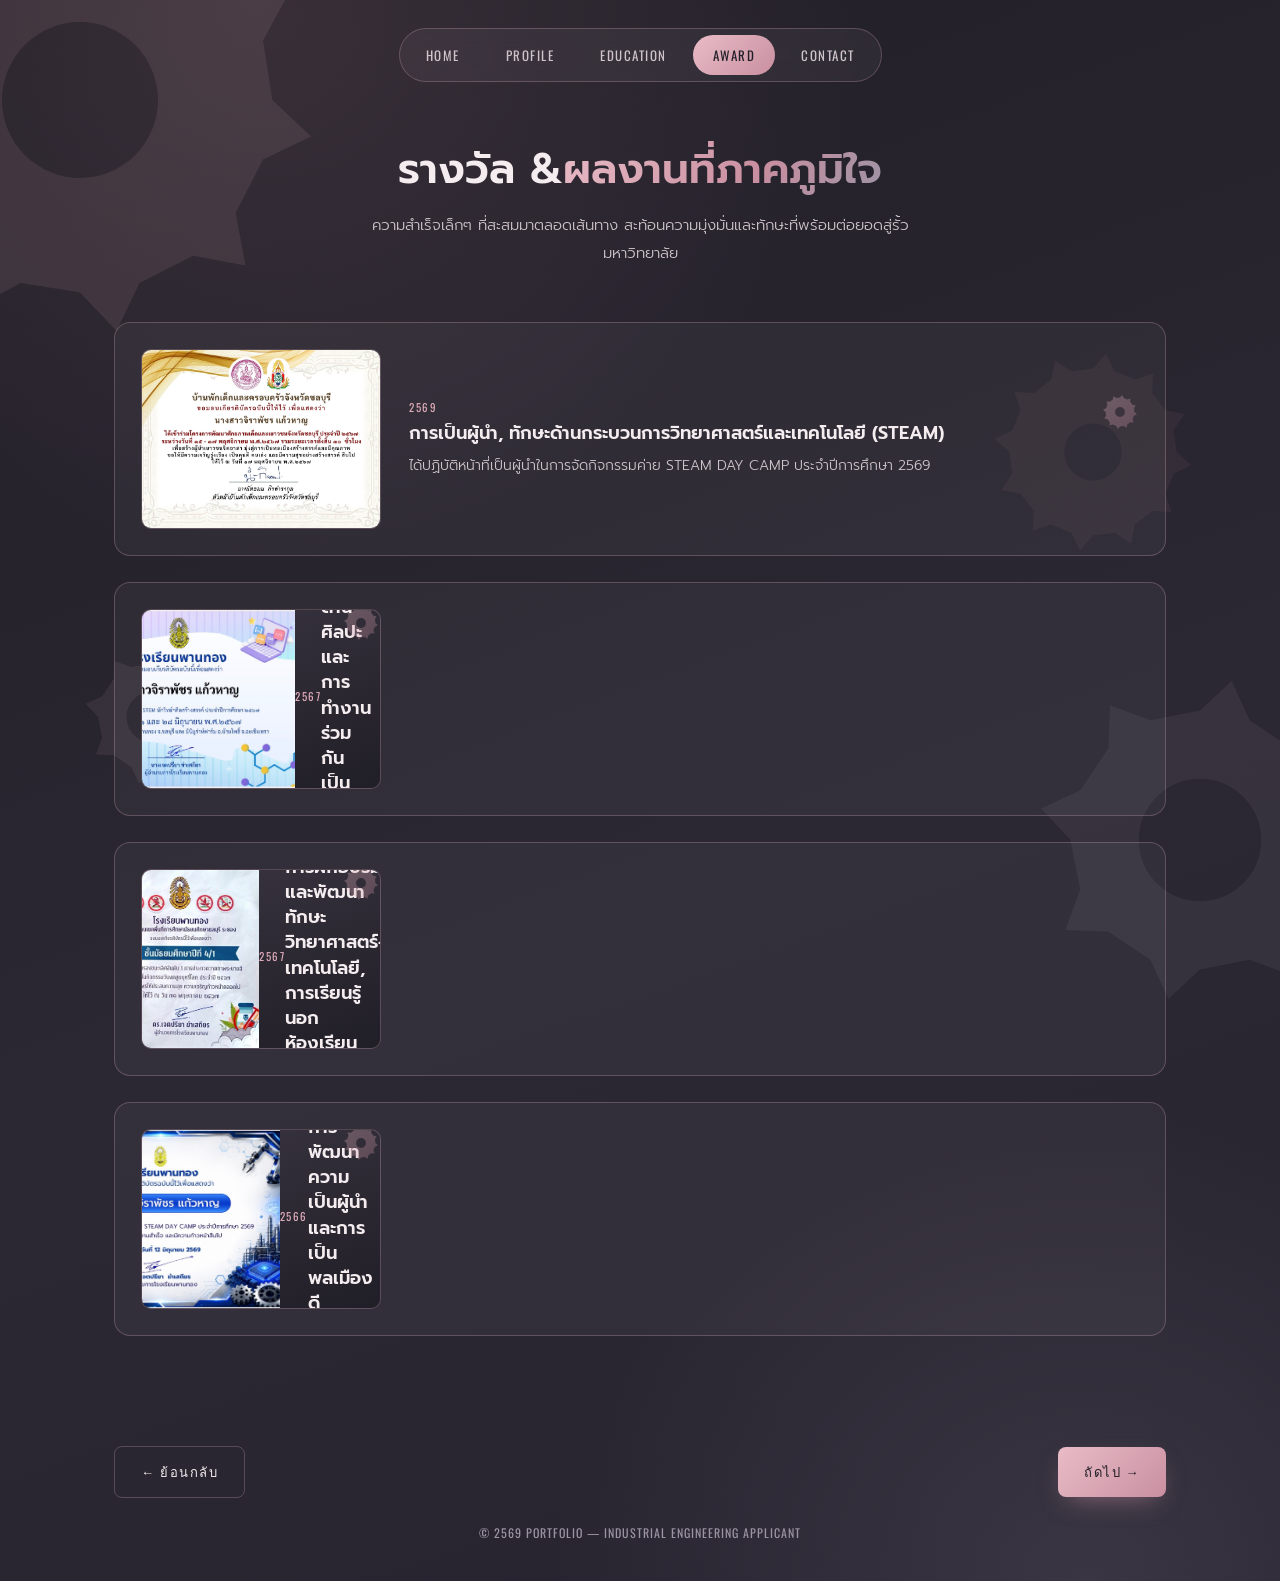
==== commit 4e9bdd2f: "Update award.html" ====
--- a/award.html
+++ b/award.html
@@ -228,7 +228,7 @@
 
   <nav>
     <div class="nav-pill">
-      <a href="index.html">Index</a>
+      <a href="index.html">Home</a>
       <a href="profile.html">Profile</a>
       <a href="education.html">Education</a>
       <a href="award.html" class="active">Award</a>
@@ -237,7 +237,7 @@
   </nav>
 
   <section class="page-hero">
-    <div class="eyebrow">Award &amp; Achievement</div>
+ 
     <h1>รางวัล &amp;<span>ผลงานที่ภาคภูมิใจ</span></h1>
     <p>ความสำเร็จเล็กๆ ที่สะสมมาตลอดเส้นทาง สะท้อนความมุ่งมั่นและทักษะที่พร้อมต่อยอดสู่รั้วมหาวิทยาลัย</p>
   </section>
@@ -248,57 +248,51 @@
       <!-- กล่องที่ 1 -->
       <div class="award-card">
         <div class="award-img-wrap">
-          <!-- แทนที่บรรทัดด้านล่างด้วย <img src="รูปผลงาน1.jpg" alt="รางวัลชนะเลิศ"> เมื่อต้องการใส่รูปจริง -->
-          <div class="img-placeholder">ใส่รูปผลงานตรงนี้<br><small>Replace with &lt;img&gt;</small></div>
+          <img src="images/IMG_0744.jpeg" alt="ความเป็นผู้นำ">
         </div>
         <div class="award-content">
           <div class="mini-gear"><svg viewBox="0 0 200 200"><path fill-rule="evenodd" d="M 176.00,100.00 L 189.23,111.75 L 189.23,111.75 L 173.41,119.67 L 165.82,138.00 L 171.40,154.79 L 171.40,154.79 L 153.74,153.74 L 138.00,165.82 L 134.44,183.15 L 134.44,183.15 L 119.67,173.41 L 100.00,176.00 L 88.25,189.23 L 88.25,189.23 L 80.33,173.41 L 62.00,165.82 L 45.21,171.40 L 45.21,171.40 L 46.26,153.74 L 34.18,138.00 L 16.85,134.44 L 16.85,134.44 L 26.59,119.67 L 24.00,100.00 L 10.77,88.25 L 10.77,88.25 L 26.59,80.33 L 34.18,62.00 L 28.60,45.21 L 28.60,45.21 L 46.26,46.26 L 62.00,34.18 L 65.56,16.85 L 65.56,16.85 L 80.33,26.59 L 100.00,24.00 L 111.75,10.77 L 111.75,10.77 L 119.67,26.59 L 138.00,34.18 L 154.79,28.60 L 154.79,28.60 L 153.74,46.26 L 165.82,62.00 L 183.15,65.56 L 183.15,65.56 L 173.41,80.33 Z M 74.00,100.00 A 26.00,26.00 0 1,0 126.00,100.00 A 26.00,26.00 0 1,0 74.00,100.00 Z"/></svg></div>
-          <span class="a-year">2568</span>
-          <h3>รางวัลชนะเลิศ การแข่งขันโครงงานวิทยาศาสตร์</h3>
-          <span class="a-org">ระดับภูมิภาค</span>
-          <p>นำเสนอโครงงานที่ประยุกต์ใช้แนวคิดการจัดการระบบเพื่อเพิ่มประสิทธิภาพกระบวนการ</p>
+          <span class="a-year">2569</span>
+          <h3>การเป็นผู้นำ, ทักษะด้านกระบวนการวิทยาศาสตร์และเทคโนโลยี (STEAM)</h3>
+          <p>ได้ปฏิบัติหน้าที่เป็นผู้นำในการจัดกิจกรรมค่าย STEAM DAY CAMP ประจำปีการศึกษา 2569</p>
         </div>
       </div>
 
       <!-- กล่องที่ 2 -->
       <div class="award-card">
         <div class="award-img-wrap">
-          <div class="img-placeholder">ใส่รูปผลงานตรงนี้<br><small>Replace with &lt;img&gt;</small></div>
-        </div>
+          <img src="images/IMG_0743.jpeg" alt="ทักษะด้านศิลปะและการทำงานร่วมกันเป็นทีม"
         <div class="award-content">
           <div class="mini-gear"><svg viewBox="0 0 200 200"><path fill-rule="evenodd" d="M 176.00,100.00 L 189.23,111.75 L 189.23,111.75 L 173.41,119.67 L 165.82,138.00 L 171.40,154.79 L 171.40,154.79 L 153.74,153.74 L 138.00,165.82 L 134.44,183.15 L 134.44,183.15 L 119.67,173.41 L 100.00,176.00 L 88.25,189.23 L 88.25,189.23 L 80.33,173.41 L 62.00,165.82 L 45.21,171.40 L 45.21,171.40 L 46.26,153.74 L 34.18,138.00 L 16.85,134.44 L 16.85,134.44 L 26.59,119.67 L 24.00,100.00 L 10.77,88.25 L 10.77,88.25 L 26.59,80.33 L 34.18,62.00 L 28.60,45.21 L 28.60,45.21 L 46.26,46.26 L 62.00,34.18 L 65.56,16.85 L 65.56,16.85 L 80.33,26.59 L 100.00,24.00 L 111.75,10.77 L 111.75,10.77 L 119.67,26.59 L 138.00,34.18 L 154.79,28.60 L 154.79,28.60 L 153.74,46.26 L 165.82,62.00 L 183.15,65.56 L 183.15,65.56 L 173.41,80.33 Z M 74.00,100.00 A 26.00,26.00 0 1,0 126.00,100.00 A 26.00,26.00 0 1,0 74.00,100.00 Z"/></svg></div>
           <span class="a-year">2567</span>
-          <h3>เกียรติบัตรเรียนดี เเกรดเฉลี่ยสูงสุดในสาย</h3>
-          <span class="a-org">โรงเรียนของคุณ</span>
-          <p>ผลการเรียนวิชาคณิตศาสตร์และฟิสิกส์อยู่ในระดับดีเยี่ยมต่อเนื่องสองภาคการศึกษา</p>
+          <h3>ทักษะด้านศิลปะและการทำงานร่วมกันเป็นทีม</h3>
+          <p>ได้รับ รางวัลรองชนะเลิศอันดับ 1 ในการประกวดวาดภาพระบายสี เนื่องในกิจกรรมวันงดสูบบุหรี่โลก ประจำปี 2567</p>
         </div>
       </div>
 
       <!-- กล่องที่ 3 -->
       <div class="award-card">
         <div class="award-img-wrap">
-          <div class="img-placeholder">ใส่รูปผลงานตรงนี้<br><small>Replace with &lt;img&gt;</small></div>
-        </div>
+          <img src="images/IMG_0742.jpeg" alt="การฝึกอบรมและพัฒนาทักษะวิทยาศาสตร์-เทคโนโลยี, การเรียนรู้นอกห้องเรียน"
         <div class="award-content">
           <div class="mini-gear"><svg viewBox="0 0 200 200"><path fill-rule="evenodd" d="M 176.00,100.00 L 189.23,111.75 L 189.23,111.75 L 173.41,119.67 L 165.82,138.00 L 171.40,154.79 L 171.40,154.79 L 153.74,153.74 L 138.00,165.82 L 134.44,183.15 L 134.44,183.15 L 119.67,173.41 L 100.00,176.00 L 88.25,189.23 L 88.25,189.23 L 80.33,173.41 L 62.00,165.82 L 45.21,171.40 L 45.21,171.40 L 46.26,153.74 L 34.18,138.00 L 16.85,134.44 L 16.85,134.44 L 26.59,119.67 L 24.00,100.00 L 10.77,88.25 L 10.77,88.25 L 26.59,80.33 L 34.18,62.00 L 28.60,45.21 L 28.60,45.21 L 46.26,46.26 L 62.00,34.18 L 65.56,16.85 L 65.56,16.85 L 80.33,26.59 L 100.00,24.00 L 111.75,10.77 L 111.75,10.77 L 119.67,26.59 L 138.00,34.18 L 154.79,28.60 L 154.79,28.60 L 153.74,46.26 L 165.82,62.00 L 183.15,65.56 L 183.15,65.56 L 173.41,80.33 Z M 74.00,100.00 A 26.00,26.00 0 1,0 126.00,100.00 A 26.00,26.00 0 1,0 74.00,100.00 Z"/></svg></div>
           <span class="a-year">2567</span>
-          <h3>รองชนะเลิศอันดับ 1 การแข่งขันตอบปัญหาคณิตศาสตร์</h3>
-          <span class="a-org">ระดับเขตพื้นที่การศึกษา</span>
-          <p>ทดสอบทักษะการคิดวิเคราะห์และการแก้โจทย์ปัญหาภายใต้เวลาจำกัด</p>
+          <h3>การฝึกอบรมและพัฒนาทักษะวิทยาศาสตร์-เทคโนโลยี, การเรียนรู้นอกห้องเรียน</h3>
+          
+          <p>ได้เข้าร่วมกิจกรรมค่าย "STEM นักวิทย์ฯ คิดสร้างสรรค์" ประจำปีการศึกษา 2567 ณ โรงเรียนพานทอง อ.พานทอง จ.ชลบุรี และ มินิมูร่าห์ฟาร์ม อ.บ้านโพธิ์ จ.ฉะเชิงเทรา</p>
         </div>
       </div>
 
       <!-- กล่องที่ 4 -->
       <div class="award-card">
         <div class="award-img-wrap">
-          <div class="img-placeholder">ใส่รูปผลงานตรงนี้<br><small>Replace with &lt;img&gt;</small></div>
-        </div>
+          <img src="images/IMG_0741.jpeg" alt="การพัฒนาความเป็นผู้นำและการเป็นพลเมืองดี"
         <div class="award-content">
           <div class="mini-gear"><svg viewBox="0 0 200 200"><path fill-rule="evenodd" d="M 176.00,100.00 L 189.23,111.75 L 189.23,111.75 L 173.41,119.67 L 165.82,138.00 L 171.40,154.79 L 171.40,154.79 L 153.74,153.74 L 138.00,165.82 L 134.44,183.15 L 134.44,183.15 L 119.67,173.41 L 100.00,176.00 L 88.25,189.23 L 88.25,189.23 L 80.33,173.41 L 62.00,165.82 L 45.21,171.40 L 45.21,171.40 L 46.26,153.74 L 34.18,138.00 L 16.85,134.44 L 16.85,134.44 L 26.59,119.67 L 24.00,100.00 L 10.77,88.25 L 10.77,88.25 L 26.59,80.33 L 34.18,62.00 L 28.60,45.21 L 28.60,45.21 L 46.26,46.26 L 62.00,34.18 L 65.56,16.85 L 65.56,16.85 L 80.33,26.59 L 100.00,24.00 L 111.75,10.77 L 111.75,10.77 L 119.67,26.59 L 138.00,34.18 L 154.79,28.60 L 154.79,28.60 L 153.74,46.26 L 165.82,62.00 L 183.15,65.56 L 183.15,65.56 L 173.41,80.33 Z M 74.00,100.00 A 26.00,26.00 0 1,0 126.00,100.00 A 26.00,26.00 0 1,0 74.00,100.00 Z"/></svg></div>
           <span class="a-year">2566</span>
-          <h3>ประกาศนียบัตรเข้าร่วมค่ายวิศวกรรม</h3>
-          <span class="a-org">มหาวิทยาลัย (ระบุชื่อ)</span>
-          <p>ร่วมกิจกรรมออกแบบกระบวนการจำลองและเรียนรู้พื้นฐานวิศวกรรมอุตสาหการ</p>
+          <h3>การพัฒนาความเป็นผู้นำและการเป็นพลเมืองดี</h3>
+      
+          <p>ได้เข้าร่วมโครงการพัฒนาศักยภาพเด็กและเยาวชนจังหวัดชลบุรี ประจำปี 2567 เพื่อสร้างผู้นำเยาวชนจิตอาสา มุ่งสู่การเป็นพลเมืองสร้างสรรค์และมีคุณภาพ รวมระยะเวลาทั้งสิ้น 30 ชั่วโมง</p>
         </div>
       </div>
 
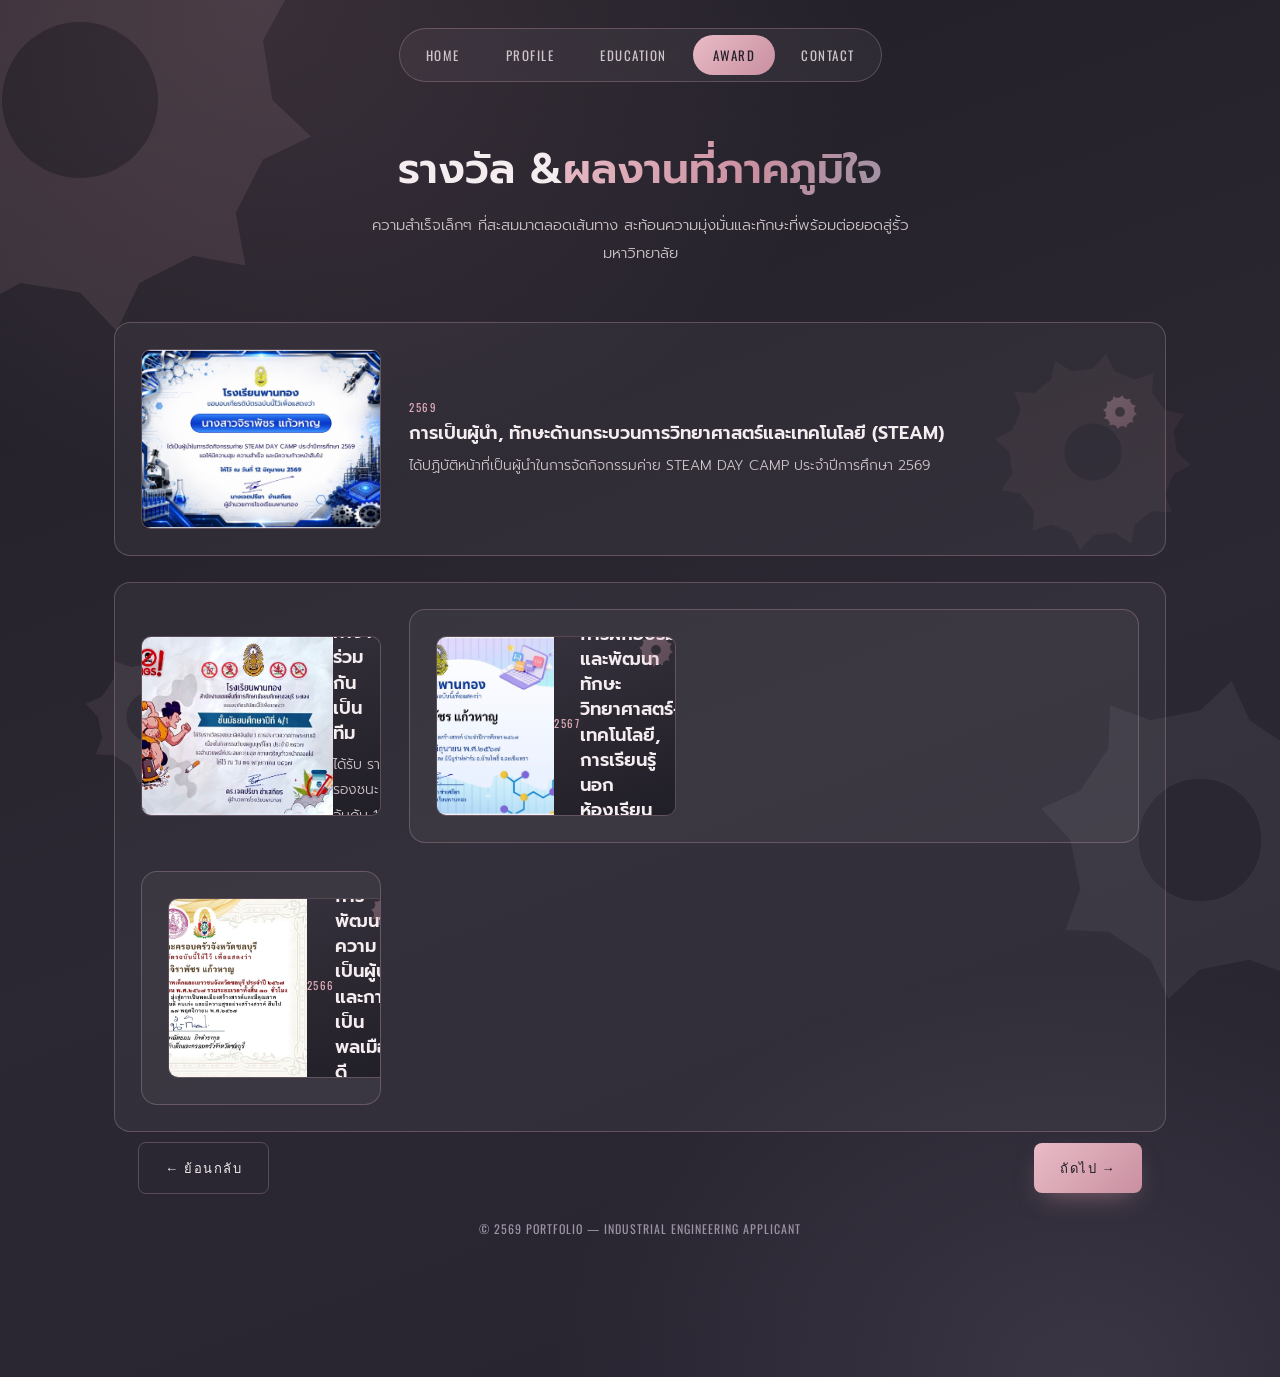
==== commit 94c8cb73: "Update award.html" ====
--- a/award.html
+++ b/award.html
@@ -248,7 +248,7 @@
       <!-- กล่องที่ 1 -->
       <div class="award-card">
         <div class="award-img-wrap">
-          <img src="images/IMG_0744.jpeg" alt="ความเป็นผู้นำ">
+          <img src="images/IMG_0741.jpeg" alt="ความเป็นผู้นำ">
         </div>
         <div class="award-content">
           <div class="mini-gear"><svg viewBox="0 0 200 200"><path fill-rule="evenodd" d="M 176.00,100.00 L 189.23,111.75 L 189.23,111.75 L 173.41,119.67 L 165.82,138.00 L 171.40,154.79 L 171.40,154.79 L 153.74,153.74 L 138.00,165.82 L 134.44,183.15 L 134.44,183.15 L 119.67,173.41 L 100.00,176.00 L 88.25,189.23 L 88.25,189.23 L 80.33,173.41 L 62.00,165.82 L 45.21,171.40 L 45.21,171.40 L 46.26,153.74 L 34.18,138.00 L 16.85,134.44 L 16.85,134.44 L 26.59,119.67 L 24.00,100.00 L 10.77,88.25 L 10.77,88.25 L 26.59,80.33 L 34.18,62.00 L 28.60,45.21 L 28.60,45.21 L 46.26,46.26 L 62.00,34.18 L 65.56,16.85 L 65.56,16.85 L 80.33,26.59 L 100.00,24.00 L 111.75,10.77 L 111.75,10.77 L 119.67,26.59 L 138.00,34.18 L 154.79,28.60 L 154.79,28.60 L 153.74,46.26 L 165.82,62.00 L 183.15,65.56 L 183.15,65.56 L 173.41,80.33 Z M 74.00,100.00 A 26.00,26.00 0 1,0 126.00,100.00 A 26.00,26.00 0 1,0 74.00,100.00 Z"/></svg></div>
@@ -261,7 +261,8 @@
       <!-- กล่องที่ 2 -->
       <div class="award-card">
         <div class="award-img-wrap">
-          <img src="images/IMG_0743.jpeg" alt="ทักษะด้านศิลปะและการทำงานร่วมกันเป็นทีม"
+          <img src="images/IMG_0742.jpeg" alt="ทักษะด้านศิลปะและการทำงานร่วมกันเป็นทีม"
+            </div>
         <div class="award-content">
           <div class="mini-gear"><svg viewBox="0 0 200 200"><path fill-rule="evenodd" d="M 176.00,100.00 L 189.23,111.75 L 189.23,111.75 L 173.41,119.67 L 165.82,138.00 L 171.40,154.79 L 171.40,154.79 L 153.74,153.74 L 138.00,165.82 L 134.44,183.15 L 134.44,183.15 L 119.67,173.41 L 100.00,176.00 L 88.25,189.23 L 88.25,189.23 L 80.33,173.41 L 62.00,165.82 L 45.21,171.40 L 45.21,171.40 L 46.26,153.74 L 34.18,138.00 L 16.85,134.44 L 16.85,134.44 L 26.59,119.67 L 24.00,100.00 L 10.77,88.25 L 10.77,88.25 L 26.59,80.33 L 34.18,62.00 L 28.60,45.21 L 28.60,45.21 L 46.26,46.26 L 62.00,34.18 L 65.56,16.85 L 65.56,16.85 L 80.33,26.59 L 100.00,24.00 L 111.75,10.77 L 111.75,10.77 L 119.67,26.59 L 138.00,34.18 L 154.79,28.60 L 154.79,28.60 L 153.74,46.26 L 165.82,62.00 L 183.15,65.56 L 183.15,65.56 L 173.41,80.33 Z M 74.00,100.00 A 26.00,26.00 0 1,0 126.00,100.00 A 26.00,26.00 0 1,0 74.00,100.00 Z"/></svg></div>
           <span class="a-year">2567</span>
@@ -273,7 +274,7 @@
       <!-- กล่องที่ 3 -->
       <div class="award-card">
         <div class="award-img-wrap">
-          <img src="images/IMG_0742.jpeg" alt="การฝึกอบรมและพัฒนาทักษะวิทยาศาสตร์-เทคโนโลยี, การเรียนรู้นอกห้องเรียน"
+          <img src="images/IMG_0743.jpeg" alt="การฝึกอบรมและพัฒนาทักษะวิทยาศาสตร์-เทคโนโลยี, การเรียนรู้นอกห้องเรียน"
         <div class="award-content">
           <div class="mini-gear"><svg viewBox="0 0 200 200"><path fill-rule="evenodd" d="M 176.00,100.00 L 189.23,111.75 L 189.23,111.75 L 173.41,119.67 L 165.82,138.00 L 171.40,154.79 L 171.40,154.79 L 153.74,153.74 L 138.00,165.82 L 134.44,183.15 L 134.44,183.15 L 119.67,173.41 L 100.00,176.00 L 88.25,189.23 L 88.25,189.23 L 80.33,173.41 L 62.00,165.82 L 45.21,171.40 L 45.21,171.40 L 46.26,153.74 L 34.18,138.00 L 16.85,134.44 L 16.85,134.44 L 26.59,119.67 L 24.00,100.00 L 10.77,88.25 L 10.77,88.25 L 26.59,80.33 L 34.18,62.00 L 28.60,45.21 L 28.60,45.21 L 46.26,46.26 L 62.00,34.18 L 65.56,16.85 L 65.56,16.85 L 80.33,26.59 L 100.00,24.00 L 111.75,10.77 L 111.75,10.77 L 119.67,26.59 L 138.00,34.18 L 154.79,28.60 L 154.79,28.60 L 153.74,46.26 L 165.82,62.00 L 183.15,65.56 L 183.15,65.56 L 173.41,80.33 Z M 74.00,100.00 A 26.00,26.00 0 1,0 126.00,100.00 A 26.00,26.00 0 1,0 74.00,100.00 Z"/></svg></div>
           <span class="a-year">2567</span>
@@ -286,7 +287,7 @@
       <!-- กล่องที่ 4 -->
       <div class="award-card">
         <div class="award-img-wrap">
-          <img src="images/IMG_0741.jpeg" alt="การพัฒนาความเป็นผู้นำและการเป็นพลเมืองดี"
+          <img src="images/IMG_0744.jpeg" alt="การพัฒนาความเป็นผู้นำและการเป็นพลเมืองดี"
         <div class="award-content">
           <div class="mini-gear"><svg viewBox="0 0 200 200"><path fill-rule="evenodd" d="M 176.00,100.00 L 189.23,111.75 L 189.23,111.75 L 173.41,119.67 L 165.82,138.00 L 171.40,154.79 L 171.40,154.79 L 153.74,153.74 L 138.00,165.82 L 134.44,183.15 L 134.44,183.15 L 119.67,173.41 L 100.00,176.00 L 88.25,189.23 L 88.25,189.23 L 80.33,173.41 L 62.00,165.82 L 45.21,171.40 L 45.21,171.40 L 46.26,153.74 L 34.18,138.00 L 16.85,134.44 L 16.85,134.44 L 26.59,119.67 L 24.00,100.00 L 10.77,88.25 L 10.77,88.25 L 26.59,80.33 L 34.18,62.00 L 28.60,45.21 L 28.60,45.21 L 46.26,46.26 L 62.00,34.18 L 65.56,16.85 L 65.56,16.85 L 80.33,26.59 L 100.00,24.00 L 111.75,10.77 L 111.75,10.77 L 119.67,26.59 L 138.00,34.18 L 154.79,28.60 L 154.79,28.60 L 153.74,46.26 L 165.82,62.00 L 183.15,65.56 L 183.15,65.56 L 173.41,80.33 Z M 74.00,100.00 A 26.00,26.00 0 1,0 126.00,100.00 A 26.00,26.00 0 1,0 74.00,100.00 Z"/></svg></div>
           <span class="a-year">2566</span>
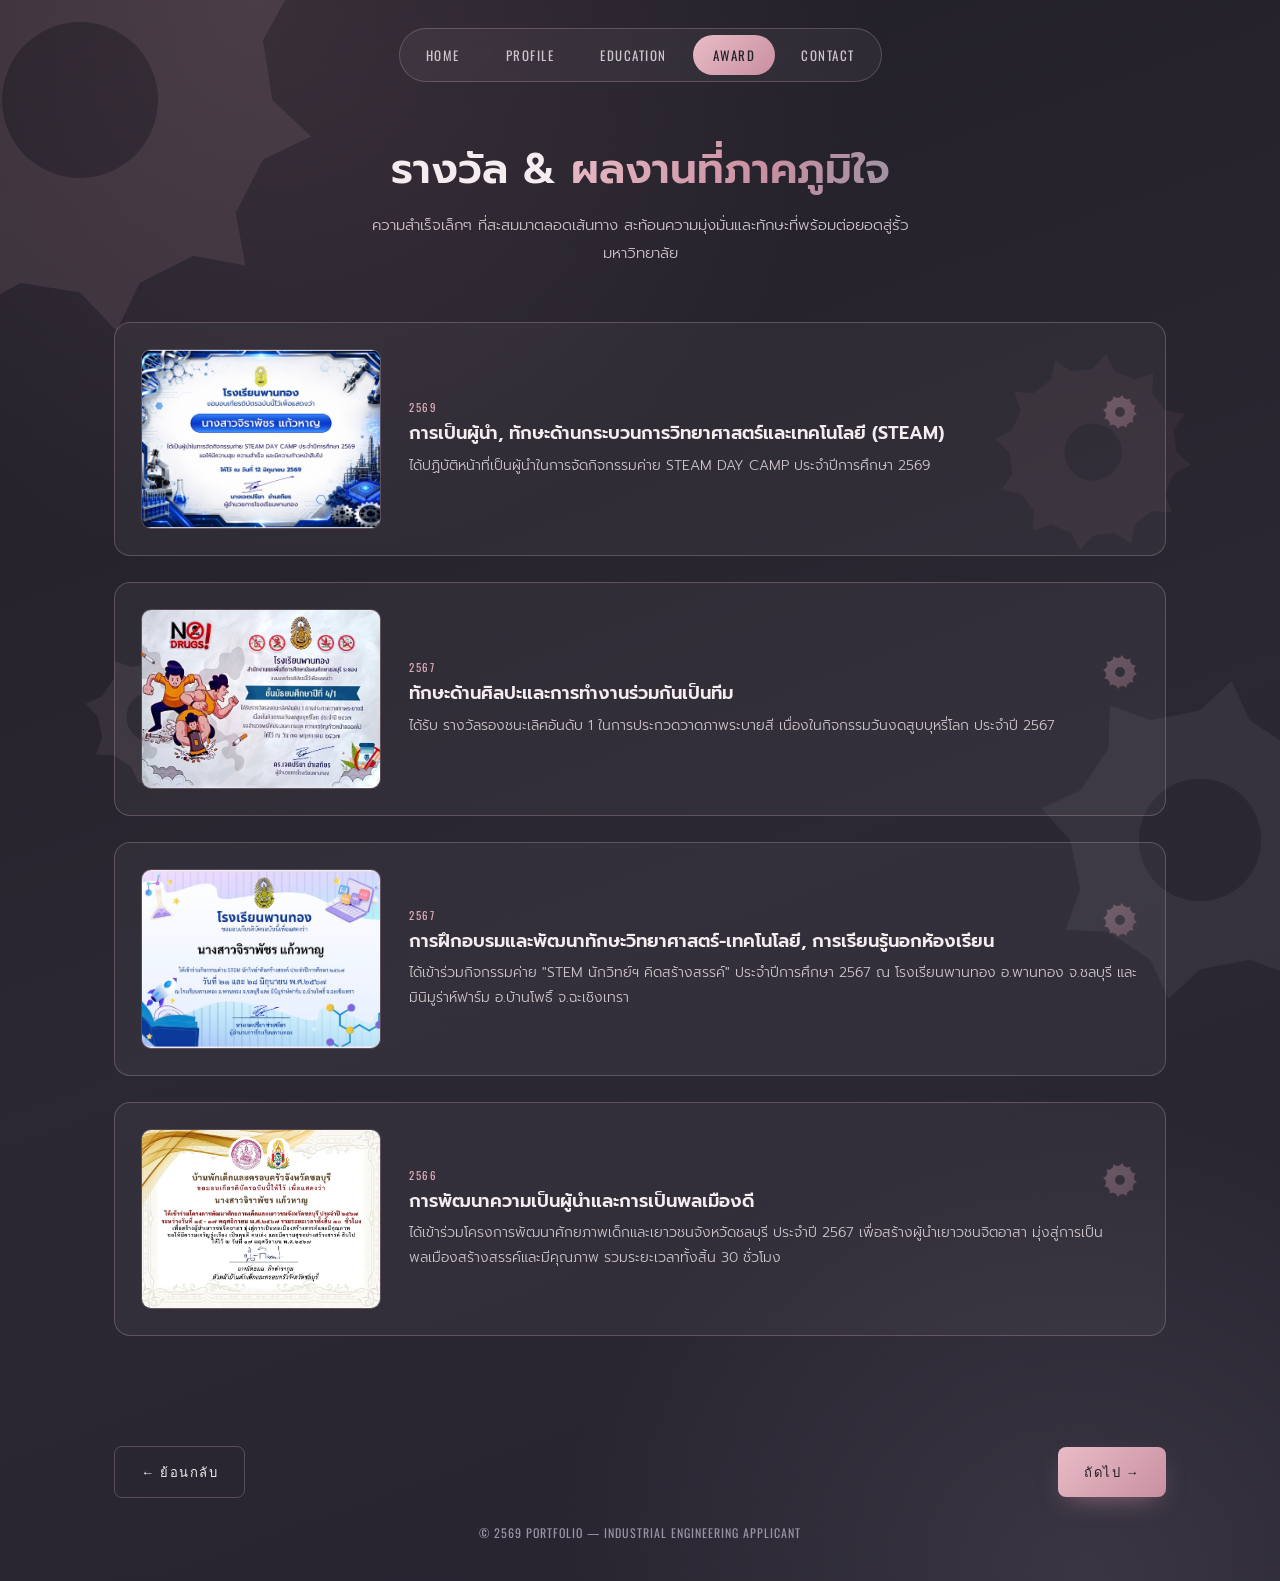
==== commit 5297c8d8: "Update award.html" ====
--- a/award.html
+++ b/award.html
@@ -237,8 +237,7 @@
   </nav>
 
   <section class="page-hero">
- 
-    <h1>รางวัล &amp;<span>ผลงานที่ภาคภูมิใจ</span></h1>
+    <h1>รางวัล &amp; <span>ผลงานที่ภาคภูมิใจ</span></h1>
     <p>ความสำเร็จเล็กๆ ที่สะสมมาตลอดเส้นทาง สะท้อนความมุ่งมั่นและทักษะที่พร้อมต่อยอดสู่รั้วมหาวิทยาลัย</p>
   </section>
 
@@ -261,8 +260,8 @@
       <!-- กล่องที่ 2 -->
       <div class="award-card">
         <div class="award-img-wrap">
-          <img src="images/IMG_0742.jpeg" alt="ทักษะด้านศิลปะและการทำงานร่วมกันเป็นทีม"
-            </div>
+          <img src="images/IMG_0742.jpeg" alt="ทักษะด้านศิลปะและการทำงานร่วมกันเป็นทีม">
+        </div>
         <div class="award-content">
           <div class="mini-gear"><svg viewBox="0 0 200 200"><path fill-rule="evenodd" d="M 176.00,100.00 L 189.23,111.75 L 189.23,111.75 L 173.41,119.67 L 165.82,138.00 L 171.40,154.79 L 171.40,154.79 L 153.74,153.74 L 138.00,165.82 L 134.44,183.15 L 134.44,183.15 L 119.67,173.41 L 100.00,176.00 L 88.25,189.23 L 88.25,189.23 L 80.33,173.41 L 62.00,165.82 L 45.21,171.40 L 45.21,171.40 L 46.26,153.74 L 34.18,138.00 L 16.85,134.44 L 16.85,134.44 L 26.59,119.67 L 24.00,100.00 L 10.77,88.25 L 10.77,88.25 L 26.59,80.33 L 34.18,62.00 L 28.60,45.21 L 28.60,45.21 L 46.26,46.26 L 62.00,34.18 L 65.56,16.85 L 65.56,16.85 L 80.33,26.59 L 100.00,24.00 L 111.75,10.77 L 111.75,10.77 L 119.67,26.59 L 138.00,34.18 L 154.79,28.60 L 154.79,28.60 L 153.74,46.26 L 165.82,62.00 L 183.15,65.56 L 183.15,65.56 L 173.41,80.33 Z M 74.00,100.00 A 26.00,26.00 0 1,0 126.00,100.00 A 26.00,26.00 0 1,0 74.00,100.00 Z"/></svg></div>
           <span class="a-year">2567</span>
@@ -274,12 +273,12 @@
       <!-- กล่องที่ 3 -->
       <div class="award-card">
         <div class="award-img-wrap">
-          <img src="images/IMG_0743.jpeg" alt="การฝึกอบรมและพัฒนาทักษะวิทยาศาสตร์-เทคโนโลยี, การเรียนรู้นอกห้องเรียน"
+          <img src="images/IMG_0743.jpeg" alt="การฝึกอบรมและพัฒนาทักษะวิทยาศาสตร์-เทคโนโลยี, การเรียนรู้นอกห้องเรียน">
+        </div>
         <div class="award-content">
           <div class="mini-gear"><svg viewBox="0 0 200 200"><path fill-rule="evenodd" d="M 176.00,100.00 L 189.23,111.75 L 189.23,111.75 L 173.41,119.67 L 165.82,138.00 L 171.40,154.79 L 171.40,154.79 L 153.74,153.74 L 138.00,165.82 L 134.44,183.15 L 134.44,183.15 L 119.67,173.41 L 100.00,176.00 L 88.25,189.23 L 88.25,189.23 L 80.33,173.41 L 62.00,165.82 L 45.21,171.40 L 45.21,171.40 L 46.26,153.74 L 34.18,138.00 L 16.85,134.44 L 16.85,134.44 L 26.59,119.67 L 24.00,100.00 L 10.77,88.25 L 10.77,88.25 L 26.59,80.33 L 34.18,62.00 L 28.60,45.21 L 28.60,45.21 L 46.26,46.26 L 62.00,34.18 L 65.56,16.85 L 65.56,16.85 L 80.33,26.59 L 100.00,24.00 L 111.75,10.77 L 111.75,10.77 L 119.67,26.59 L 138.00,34.18 L 154.79,28.60 L 154.79,28.60 L 153.74,46.26 L 165.82,62.00 L 183.15,65.56 L 183.15,65.56 L 173.41,80.33 Z M 74.00,100.00 A 26.00,26.00 0 1,0 126.00,100.00 A 26.00,26.00 0 1,0 74.00,100.00 Z"/></svg></div>
           <span class="a-year">2567</span>
           <h3>การฝึกอบรมและพัฒนาทักษะวิทยาศาสตร์-เทคโนโลยี, การเรียนรู้นอกห้องเรียน</h3>
-          
           <p>ได้เข้าร่วมกิจกรรมค่าย "STEM นักวิทย์ฯ คิดสร้างสรรค์" ประจำปีการศึกษา 2567 ณ โรงเรียนพานทอง อ.พานทอง จ.ชลบุรี และ มินิมูร่าห์ฟาร์ม อ.บ้านโพธิ์ จ.ฉะเชิงเทรา</p>
         </div>
       </div>
@@ -287,12 +286,12 @@
       <!-- กล่องที่ 4 -->
       <div class="award-card">
         <div class="award-img-wrap">
-          <img src="images/IMG_0744.jpeg" alt="การพัฒนาความเป็นผู้นำและการเป็นพลเมืองดี"
+          <img src="images/IMG_0744.jpeg" alt="การพัฒนาความเป็นผู้นำและการเป็นพลเมืองดี">
+        </div>
         <div class="award-content">
           <div class="mini-gear"><svg viewBox="0 0 200 200"><path fill-rule="evenodd" d="M 176.00,100.00 L 189.23,111.75 L 189.23,111.75 L 173.41,119.67 L 165.82,138.00 L 171.40,154.79 L 171.40,154.79 L 153.74,153.74 L 138.00,165.82 L 134.44,183.15 L 134.44,183.15 L 119.67,173.41 L 100.00,176.00 L 88.25,189.23 L 88.25,189.23 L 80.33,173.41 L 62.00,165.82 L 45.21,171.40 L 45.21,171.40 L 46.26,153.74 L 34.18,138.00 L 16.85,134.44 L 16.85,134.44 L 26.59,119.67 L 24.00,100.00 L 10.77,88.25 L 10.77,88.25 L 26.59,80.33 L 34.18,62.00 L 28.60,45.21 L 28.60,45.21 L 46.26,46.26 L 62.00,34.18 L 65.56,16.85 L 65.56,16.85 L 80.33,26.59 L 100.00,24.00 L 111.75,10.77 L 111.75,10.77 L 119.67,26.59 L 138.00,34.18 L 154.79,28.60 L 154.79,28.60 L 153.74,46.26 L 165.82,62.00 L 183.15,65.56 L 183.15,65.56 L 173.41,80.33 Z M 74.00,100.00 A 26.00,26.00 0 1,0 126.00,100.00 A 26.00,26.00 0 1,0 74.00,100.00 Z"/></svg></div>
           <span class="a-year">2566</span>
           <h3>การพัฒนาความเป็นผู้นำและการเป็นพลเมืองดี</h3>
-      
           <p>ได้เข้าร่วมโครงการพัฒนาศักยภาพเด็กและเยาวชนจังหวัดชลบุรี ประจำปี 2567 เพื่อสร้างผู้นำเยาวชนจิตอาสา มุ่งสู่การเป็นพลเมืองสร้างสรรค์และมีคุณภาพ รวมระยะเวลาทั้งสิ้น 30 ชั่วโมง</p>
         </div>
       </div>
